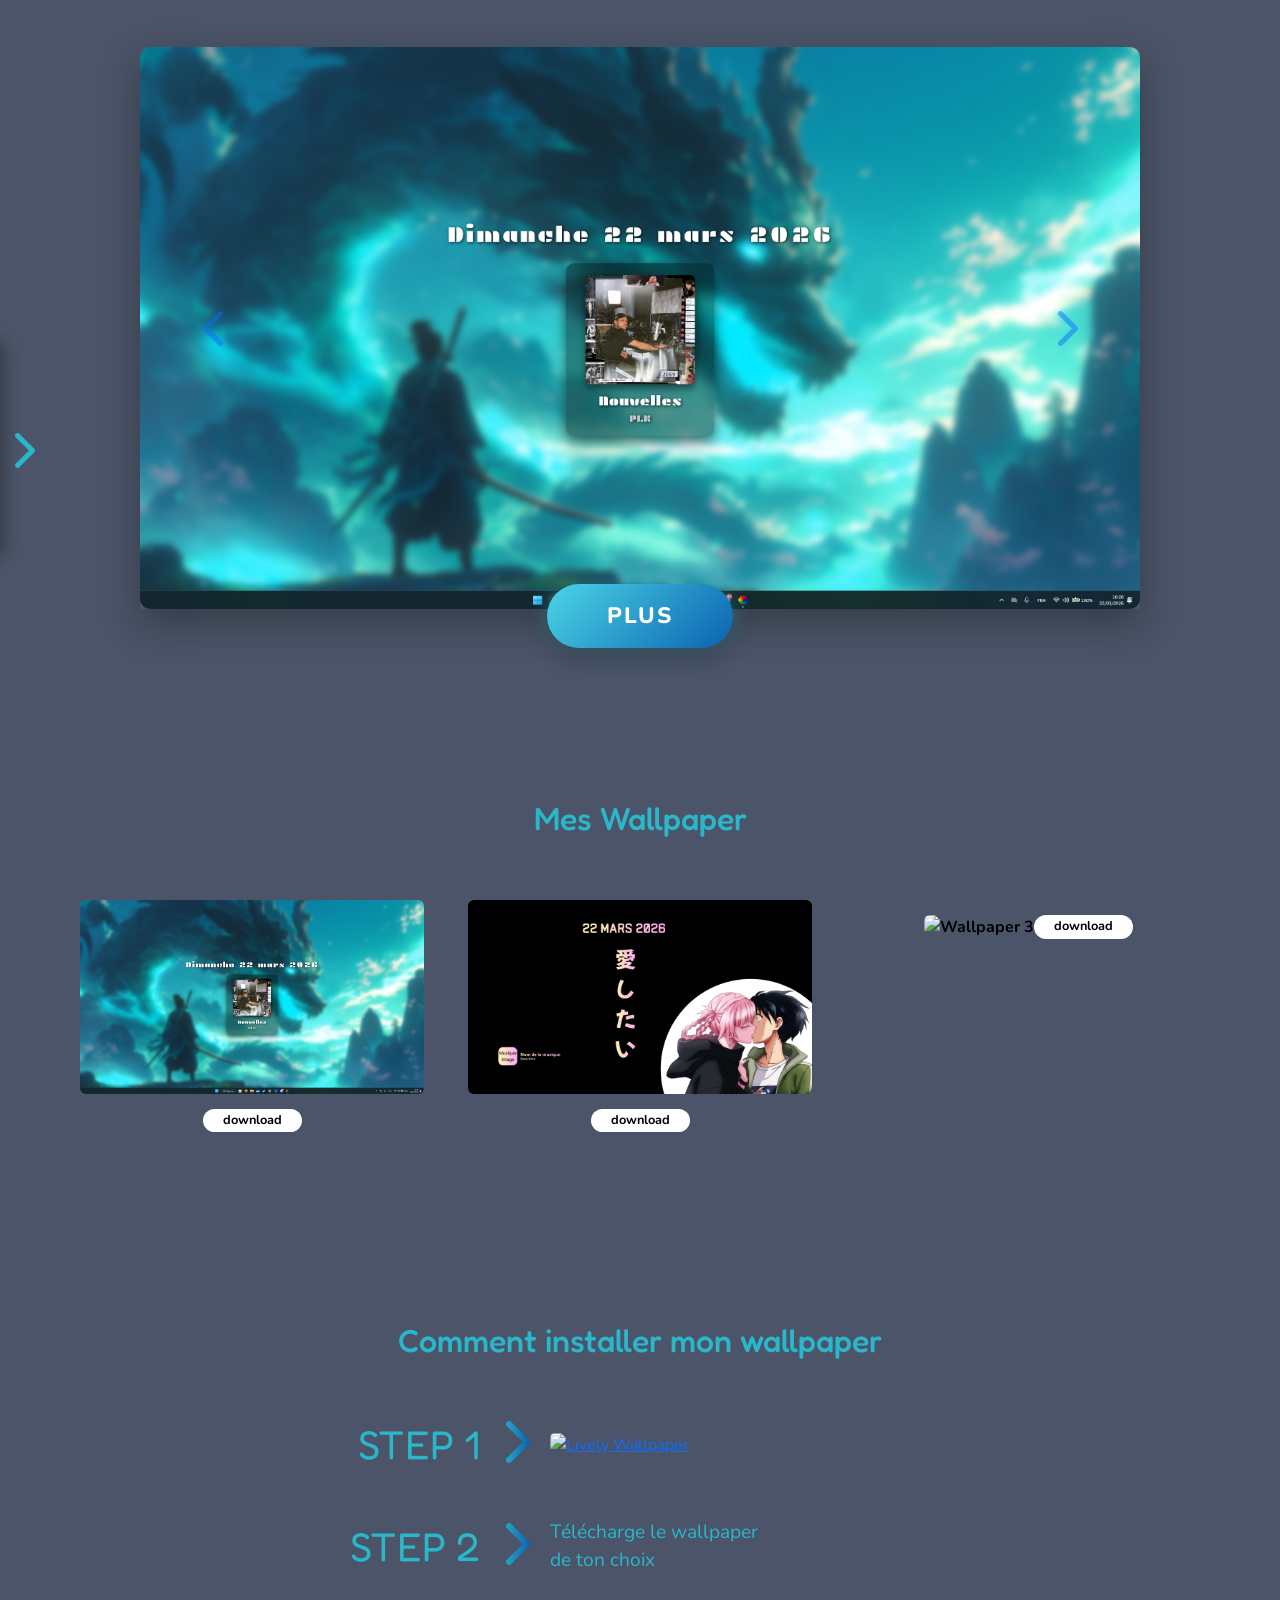
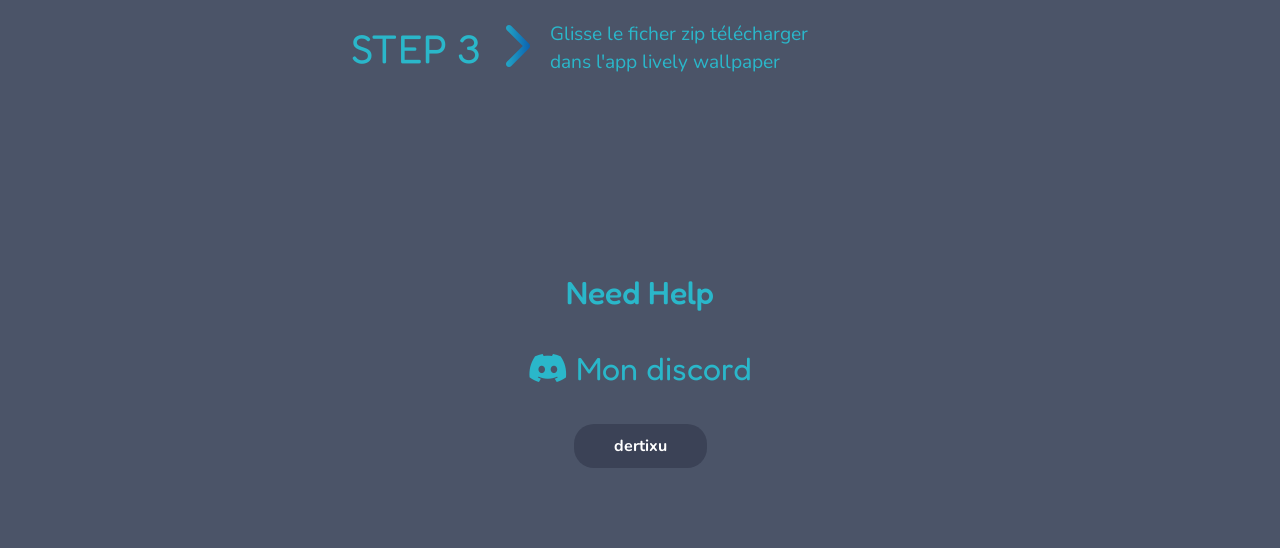
==== index.html @ 3b4e1d7f "Premiere Version du site wallpaper" ====
<!DOCTYPE html>
<html lang="fr">
<head>
    <meta charset="UTF-8">
    <meta name="viewport" content="width=device-width, initial-scale=1.0">
    <title>Mes Wallpapers</title>
    
    <link href="https://cdn.jsdelivr.net/npm/bootstrap@5.3.2/dist/css/bootstrap.min.css" rel="stylesheet">
    
    <link href="https://fonts.googleapis.com/css2?family=Fredoka:wght@500;600&family=Nunito:wght@400;700&display=swap" rel="stylesheet">
    
    <link rel="stylesheet" href="https://cdnjs.cloudflare.com/ajax/libs/font-awesome/6.4.2/css/all.min.css">

    <link rel="stylesheet" href="style.css">
</head>
<body>

    <div id="sideMenu" class="side-menu">
        <div class="menu-links">
            <a href="#wallpapers" class="menu-btn" onclick="toggleMenu()">Mes Wallpaper</a>
            <a href="#installation" class="menu-btn" onclick="toggleMenu()">Comment installer mon wallpaper</a>
            <a href="#help" class="menu-btn" onclick="toggleMenu()">Need help</a>
        </div>
        <div class="menu-toggle" onclick="toggleMenu()">
            <i class="fa-solid fa-chevron-right"></i>
        </div>
    </div>

    <section class="hero-section">
        <div id="mainCarousel" class="carousel slide carousel-container" data-bs-ride="carousel">
            <div class="carousel-inner">
                <div class="carousel-item active" data-bs-interval="4000"><div class="carousel-item-content"><img src="images/DragonWallpaper.png" alt="Wallpaper 1" class="img-fluid rounded"></div></div>
                <div class="carousel-item" data-bs-interval="4000"><div class="carousel-item-content"><img src="images/CallOfTheNight.png" alt="Wallpaper 2" class="img-fluid rounded"></div></div>
                <div class="carousel-item" data-bs-interval="4000"><div class="carousel-item-content"><img src="images/KanaArimaWallpaper.png"  alt="Wallpaper 3" class="img-fluid rounded"></div></div>
            </div>
            <button class="carousel-control-prev" type="button" data-bs-target="#mainCarousel" data-bs-slide="prev"><i class="fa-solid fa-chevron-left text-primary fs-1"></i></button>
            <button class="carousel-control-next" type="button" data-bs-target="#mainCarousel" data-bs-slide="next"><i class="fa-solid fa-chevron-right text-primary fs-1"></i></button>
        </div>
        <a href="#wallpapers" class="btn-plus">PLUS</a>
    </section>

    <section id="wallpapers" class="container section-spacing">
        <h2>Mes Wallpaper</h2>
        <div class="row row-cols-1 row-cols-md-3 g-4">
            <div class="col"><a href="https://kdrive.infomaniak.com/app/share/1260175/9a2b34a8-786c-406b-bcff-00608cab4ac5" target="_blank" class="wallpaper-card"><img src="images/DragonWallpaper.png" alt="Wallpaper 1" class="img-fluid rounded"><div class="btn-download">download</div></a></div>
            <div class="col"><a href="https://kdrive.infomaniak.com/app/share/1260175/7ae81020-b0d9-450a-af6b-df01ef56c821" target="_blank" class="wallpaper-card"><img src="images/CallOfTheNight.png" alt="Wallpaper 2" class="img-fluid rounded"><div class="btn-download">download</div></a></div>
            <div class="col"><a href="https://kdrive.infomaniak.com/app/share/1260175/62bc9de6-3a4c-4c1c-969b-bd1ee8883023" target="_blank" class="wallpaper-card"><img src="images/KanaArimaWallpaper.png"  alt="Wallpaper 3" class="img-fluid rounded"><div class="btn-download">download</div></a></div>
        </div>
    </section>

    <section id="installation" class="container section-spacing text-center">
        <h2>Comment installer mon wallpaper</h2>
        <div class="mt-5">
            <div class="step-row">
                <div class="step-text">STEP 1</div>
                <div class="step-arrow"><i class="fa-solid fa-chevron-right"></i></div>
                <div class="step-content">
                    <a href="https://apps.microsoft.com/detail/9ntm2qc6qws7?hl=fr-FR&gl=US" target="_blank">
                        <img src="https://store-images.s-microsoft.com/image/apps.4382.14081395781192770.8256e6d7-810d-452f-8a03-911cb7ee9df3.3dc31245-5384-4861-ba0d-ed2ebbaad660" alt="Lively Wallpaper" style="height: 80px; border-radius: 5px;">
                    </a>
                </div>
            </div>
            <div class="step-row"><div class="step-text">STEP 2</div><div class="step-arrow"><i class="fa-solid fa-chevron-right"></i></div><div class="step-content"><p class="step-desc">Télécharge le wallpaper<br>de ton choix</p></div></div>
            <div class="step-row"><div class="step-text">STEP 3</div><div class="step-arrow"><i class="fa-solid fa-chevron-right"></i></div><div class="step-content"><p class="step-desc">Glisse le ficher zip télécharger<br>dans l'app lively wallpaper</p></div></div>
        </div>
    </section>

    <section id="help" class="container section-spacing text-center">
        <h2>Need Help</h2>
        <div class="mt-4">
            <div class="discord-title mb-3"><i class="fa-brands fa-discord"></i> Mon discord</div>
            <button class="btn-discord" onclick="copyToClipboard()">dertixu</button>
            <div id="copyAlert" class="text-success mt-2" style="display: none;">Copié !</div>
        </div>
    </section>

    <script src="https://cdn.jsdelivr.net/npm/bootstrap@5.3.2/dist/js/bootstrap.bundle.min.js"></script>
    <script src="script.js"></script>
</body>
</html>
---- style.css ----
/* --- Styles globaux --- */
body {
    background-color: #4b5468;
    color: white;
    font-family: 'Nunito', sans-serif;
    scroll-behavior: smooth;
    overflow-x: hidden; /* Évite les barres de défilement horizontales */
}

h2 {
    font-family: 'Fredoka', sans-serif;
    color: #2ab7ca;
    text-align: center;
    margin-bottom: 2rem;
}

/* --- Menu Latéral "Flush" (Tout à gauche) --- */
.side-menu {
    position: fixed;
    top: 50%;
    left: 0;
    /* On cache tout le menu par défaut vers la gauche */
    transform: translateY(-50%) translateX(-100%); 
    z-index: 1050;
    transition: transform 0.4s cubic-bezier(0.25, 0.8, 0.25, 1);
    display: flex;
    align-items: center;
}

/* Quand on ajoute la classe .open, le menu revient à sa position 0 */
.side-menu.open {
    transform: translateY(-50%) translateX(0);
}

.menu-links {
    background-color: rgba(59, 66, 86, 0.98);
    padding: 30px 20px;
    border-radius: 0 15px 15px 0;
    display: flex;
    flex-direction: column;
    gap: 15px;
    box-shadow: 5px 0 15px rgba(0,0,0,0.3);
    border: 1px solid rgba(255,255,255,0.1);
}

.menu-btn {
    background-color: #446077;
    color: #88d4e0;
    border-radius: 20px;
    padding: 10px 25px;
    text-decoration: none;
    font-size: 0.95rem;
    text-align: center;
    white-space: nowrap;
    transition: all 0.2s;
    font-weight: bold;
}

.menu-btn:hover {
    background-color: #2ab7ca;
    color: #fff;
}

/* Le bouton flèche (Toggle) */
.menu-toggle {
    position: absolute;
    left: 100%; /* Place le bouton juste après la fin du menu caché */
    cursor: pointer;
    font-size: 2.5rem;
    color: #2ab7ca;
    padding: 10px;
    display: flex;
    align-items: center;
    justify-content: center;
    transition: transform 0.4s ease;
}

/* Rotation de la flèche quand c'est ouvert */
.side-menu.open .menu-toggle i {
    transform: rotate(180deg);
}

/* --- Section Carrousel --- */
.hero-section {
    min-height: 80vh;
    display: flex;
    flex-direction: column;
    align-items: center;
    justify-content: center;
}

.carousel-container {
    width: 90%;
    max-width: 1000px;
    text-align: center;
    color: black;
    box-shadow: 0 15px 35px rgba(0,0,0,0.3);
}

.carousel-item-content { 
    width: 100%; 
    display: flex; 
    align-items: center; 
    justify-content: center; 
    border-radius: 10px;
    overflow: hidden;
}

/* Style des images pour éviter le crop */
.carousel-item-content img {
    width: 100%;
    height: auto;
    max-height: 65vh;
    object-fit: contain;
    border-radius: 8px;
}

.carousel-item h2 { color: black; font-size: 3rem; margin: 0; }

/* --- Bouton PLUS Moderne --- */
.btn-plus {
    background: linear-gradient(135deg, #4bd5e7, #0b62b1);
    color: white;
    border: none;
    border-radius: 50px;
    padding: 15px 60px;
    font-weight: 800;
    font-size: 1.4rem;
    letter-spacing: 2px;
    text-transform: uppercase;
    transform: translateY(-25px);
    box-shadow: 0 10px 20px rgba(0,0,0,0.3), 0 0 20px rgba(75, 213, 231, 0.4);
    text-decoration: none;
    transition: all 0.3s ease;
    position: relative;
    z-index: 10;
}

.btn-plus:hover {
    color: white;
    transform: translateY(-30px) scale(1.05);
    box-shadow: 0 15px 25px rgba(0,0,0,0.4), 0 0 30px rgba(75, 213, 231, 0.7);
}

/* --- Section Wallpapers --- */
.section-spacing { padding: 80px 0; }

.wallpaper-card {

    border-radius: 10px;
    padding: 30px 10px;
    text-align: center;
    text-decoration: none;
    color: black;
    display: block;
    transition: transform 0.2s;
    height: 100%;
    font-weight: bold;
}

.wallpaper-card:hover { transform: scale(1.05); color: black; }

.btn-download {
    background-color: white;
    color: black;
    border-radius: 15px;
    padding: 2px 20px;
    font-size: 0.8rem;
    margin-top: 15px;
    display: inline-block;
}

/* --- Section Installation --- */
.step-row { display: flex; align-items: center; justify-content: center; gap: 20px; margin-bottom: 30px; }
.step-text { font-family: 'Fredoka', sans-serif; color: #2ab7ca; font-size: 2.5rem; width: 150px; text-align: right; }
.step-arrow { color: #2ab7ca; font-size: 3rem; background: -webkit-linear-gradient(left, #2ab7ca, #0b62b1); -webkit-background-clip: text; -webkit-text-fill-color: transparent; }
.step-content { width: 400px; text-align: left; }
.step-desc { color: #2ab7ca; font-size: 1.2rem; margin: 0; }

/* --- Section Help --- */
.discord-title { color: #2ab7ca; font-family: 'Fredoka', sans-serif; font-size: 2rem; }
.btn-discord { background-color: #3b4256; color: white; border: none; border-radius: 20px; padding: 10px 40px; font-weight: bold; margin-top: 15px; }
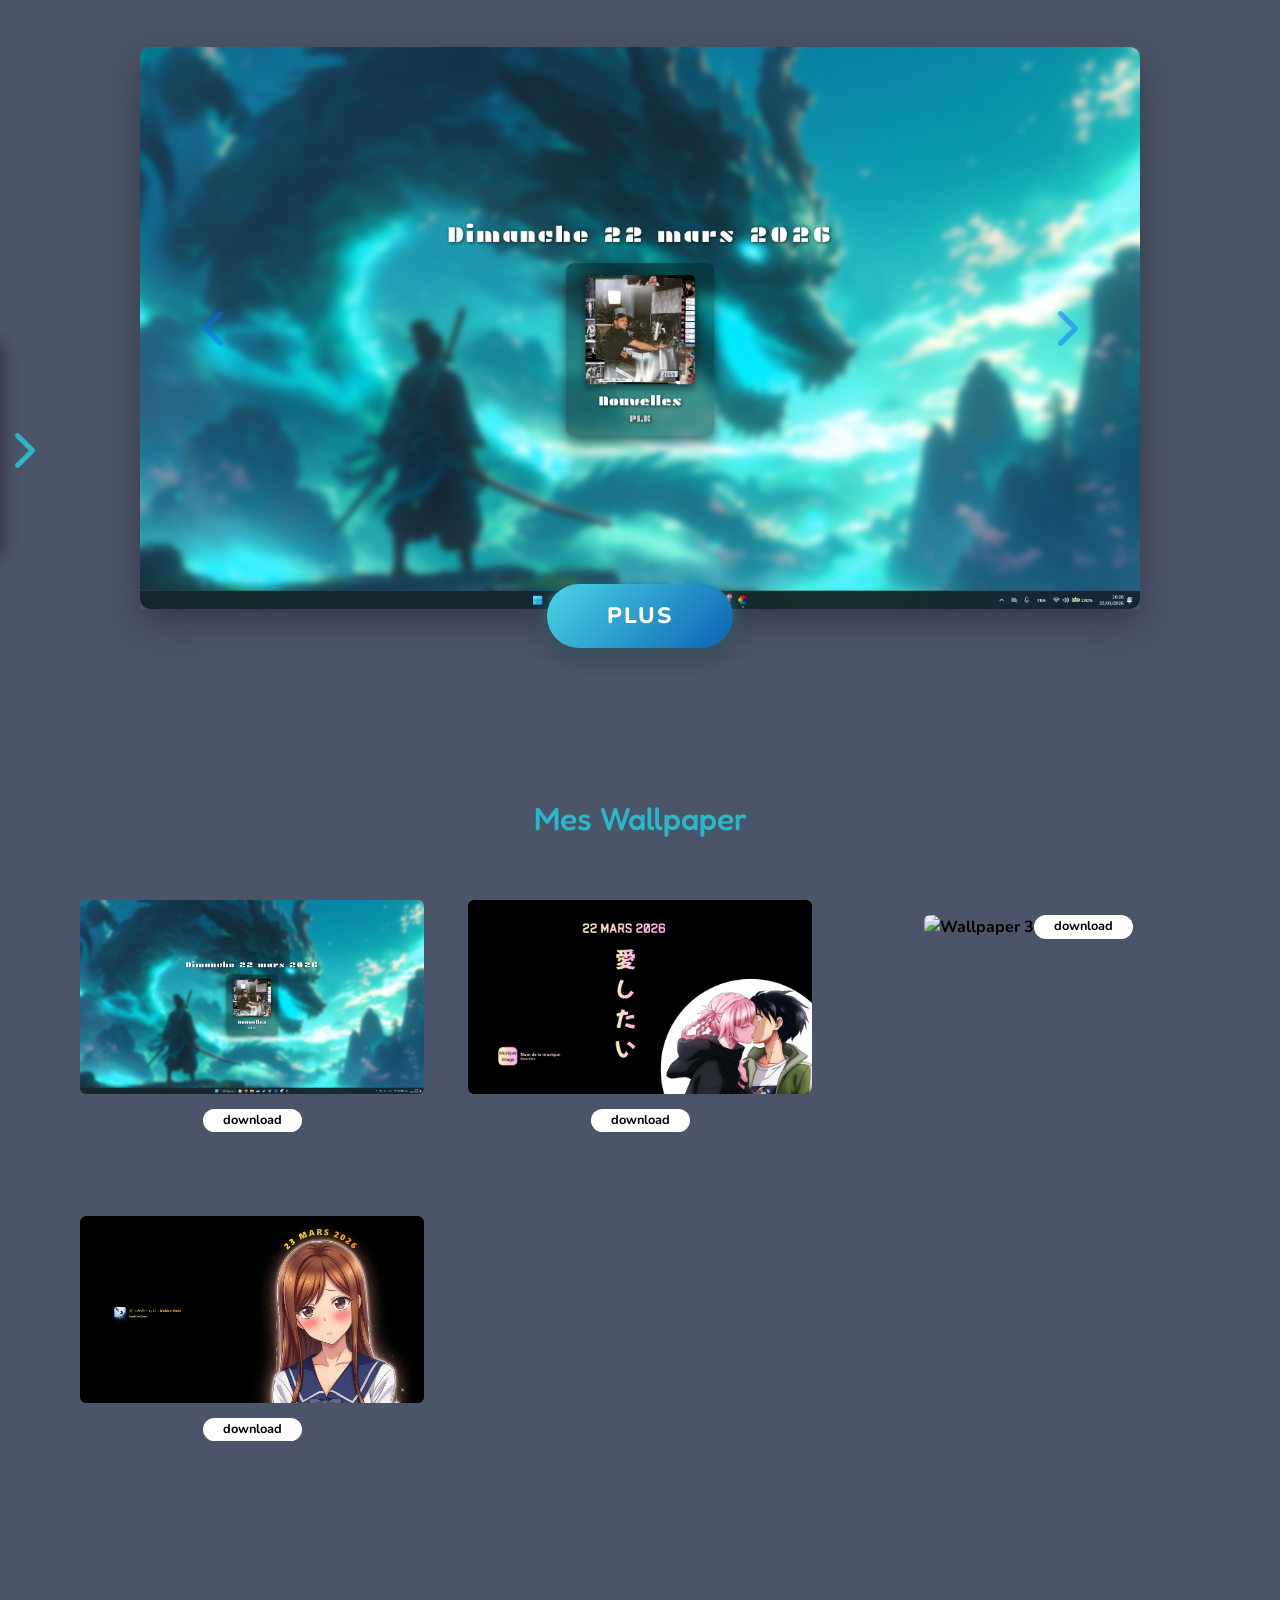
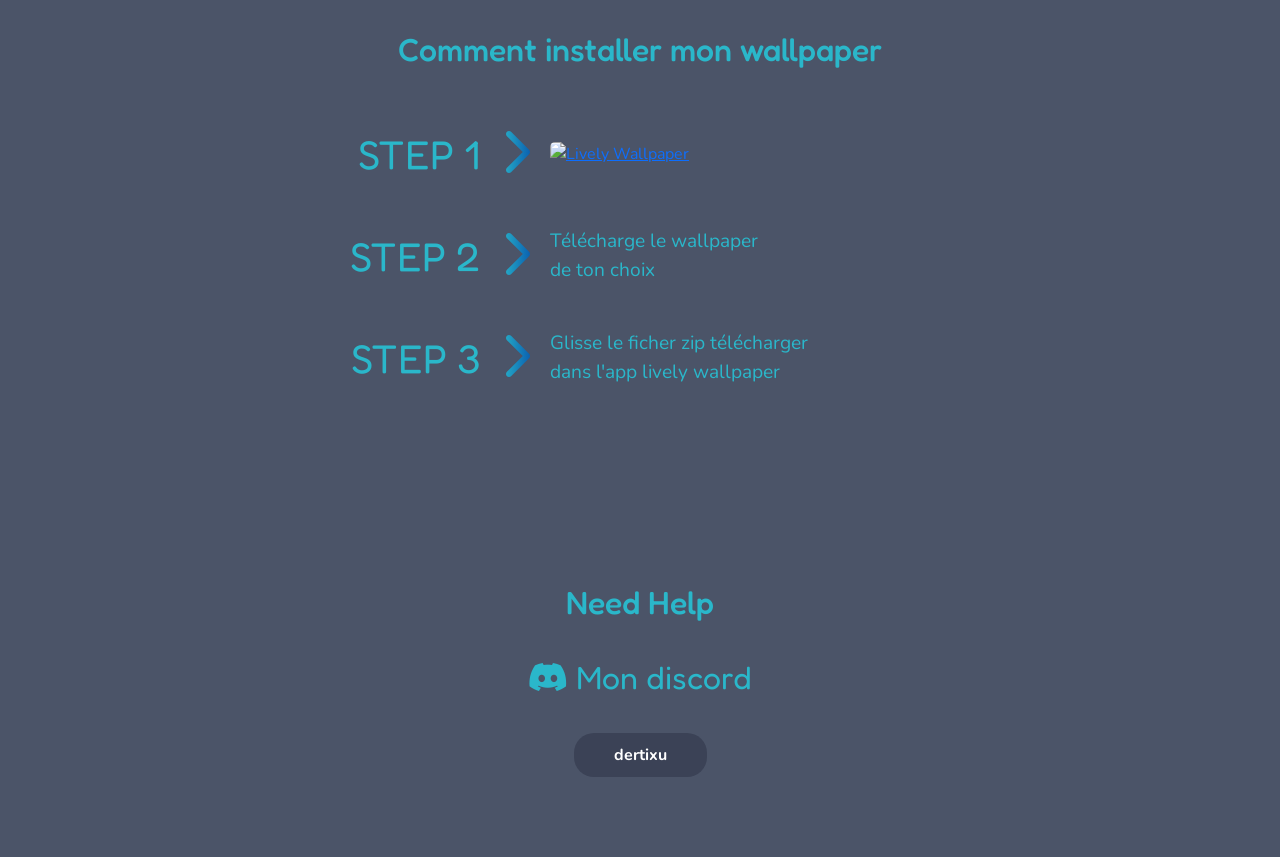
==== commit 4e7d04b3: "Commit 3 Add AyameWallpaper" ====
--- a/index.html
+++ b/index.html
@@ -32,6 +32,7 @@
                 <div class="carousel-item active" data-bs-interval="4000"><div class="carousel-item-content"><img src="images/DragonWallpaper.png" alt="Wallpaper 1" class="img-fluid rounded"></div></div>
                 <div class="carousel-item" data-bs-interval="4000"><div class="carousel-item-content"><img src="images/CallOfTheNight.png" alt="Wallpaper 2" class="img-fluid rounded"></div></div>
                 <div class="carousel-item" data-bs-interval="4000"><div class="carousel-item-content"><img src="images/KanaArimaWallpaper.png"  alt="Wallpaper 3" class="img-fluid rounded"></div></div>
+                <div class="carousel-item" data-bs-interval="4000"><div class="carousel-item-content"><img src="images/AyameWallpaper.png"  alt="Wallpaper 4" class="img-fluid rounded"></div></div>
             </div>
             <button class="carousel-control-prev" type="button" data-bs-target="#mainCarousel" data-bs-slide="prev"><i class="fa-solid fa-chevron-left text-primary fs-1"></i></button>
             <button class="carousel-control-next" type="button" data-bs-target="#mainCarousel" data-bs-slide="next"><i class="fa-solid fa-chevron-right text-primary fs-1"></i></button>
@@ -45,6 +46,7 @@
             <div class="col"><a href="https://kdrive.infomaniak.com/app/share/1260175/9a2b34a8-786c-406b-bcff-00608cab4ac5" target="_blank" class="wallpaper-card"><img src="images/DragonWallpaper.png" alt="Wallpaper 1" class="img-fluid rounded"><div class="btn-download">download</div></a></div>
             <div class="col"><a href="https://kdrive.infomaniak.com/app/share/1260175/7ae81020-b0d9-450a-af6b-df01ef56c821" target="_blank" class="wallpaper-card"><img src="images/CallOfTheNight.png" alt="Wallpaper 2" class="img-fluid rounded"><div class="btn-download">download</div></a></div>
             <div class="col"><a href="https://kdrive.infomaniak.com/app/share/1260175/62bc9de6-3a4c-4c1c-969b-bd1ee8883023" target="_blank" class="wallpaper-card"><img src="images/KanaArimaWallpaper.png"  alt="Wallpaper 3" class="img-fluid rounded"><div class="btn-download">download</div></a></div>
+            <div class="col"><a href="https://kdrive.infomaniak.com/app/share/1260175/62bc9de6-3a4c-4c1c-969b-bd1ee8883023" target="_blank" class="wallpaper-card"><img src="images/AyameWallpaper.png"  alt="Wallpaper 4" class="img-fluid rounded"><div class="btn-download">download</div></a></div>
         </div>
     </section>
 
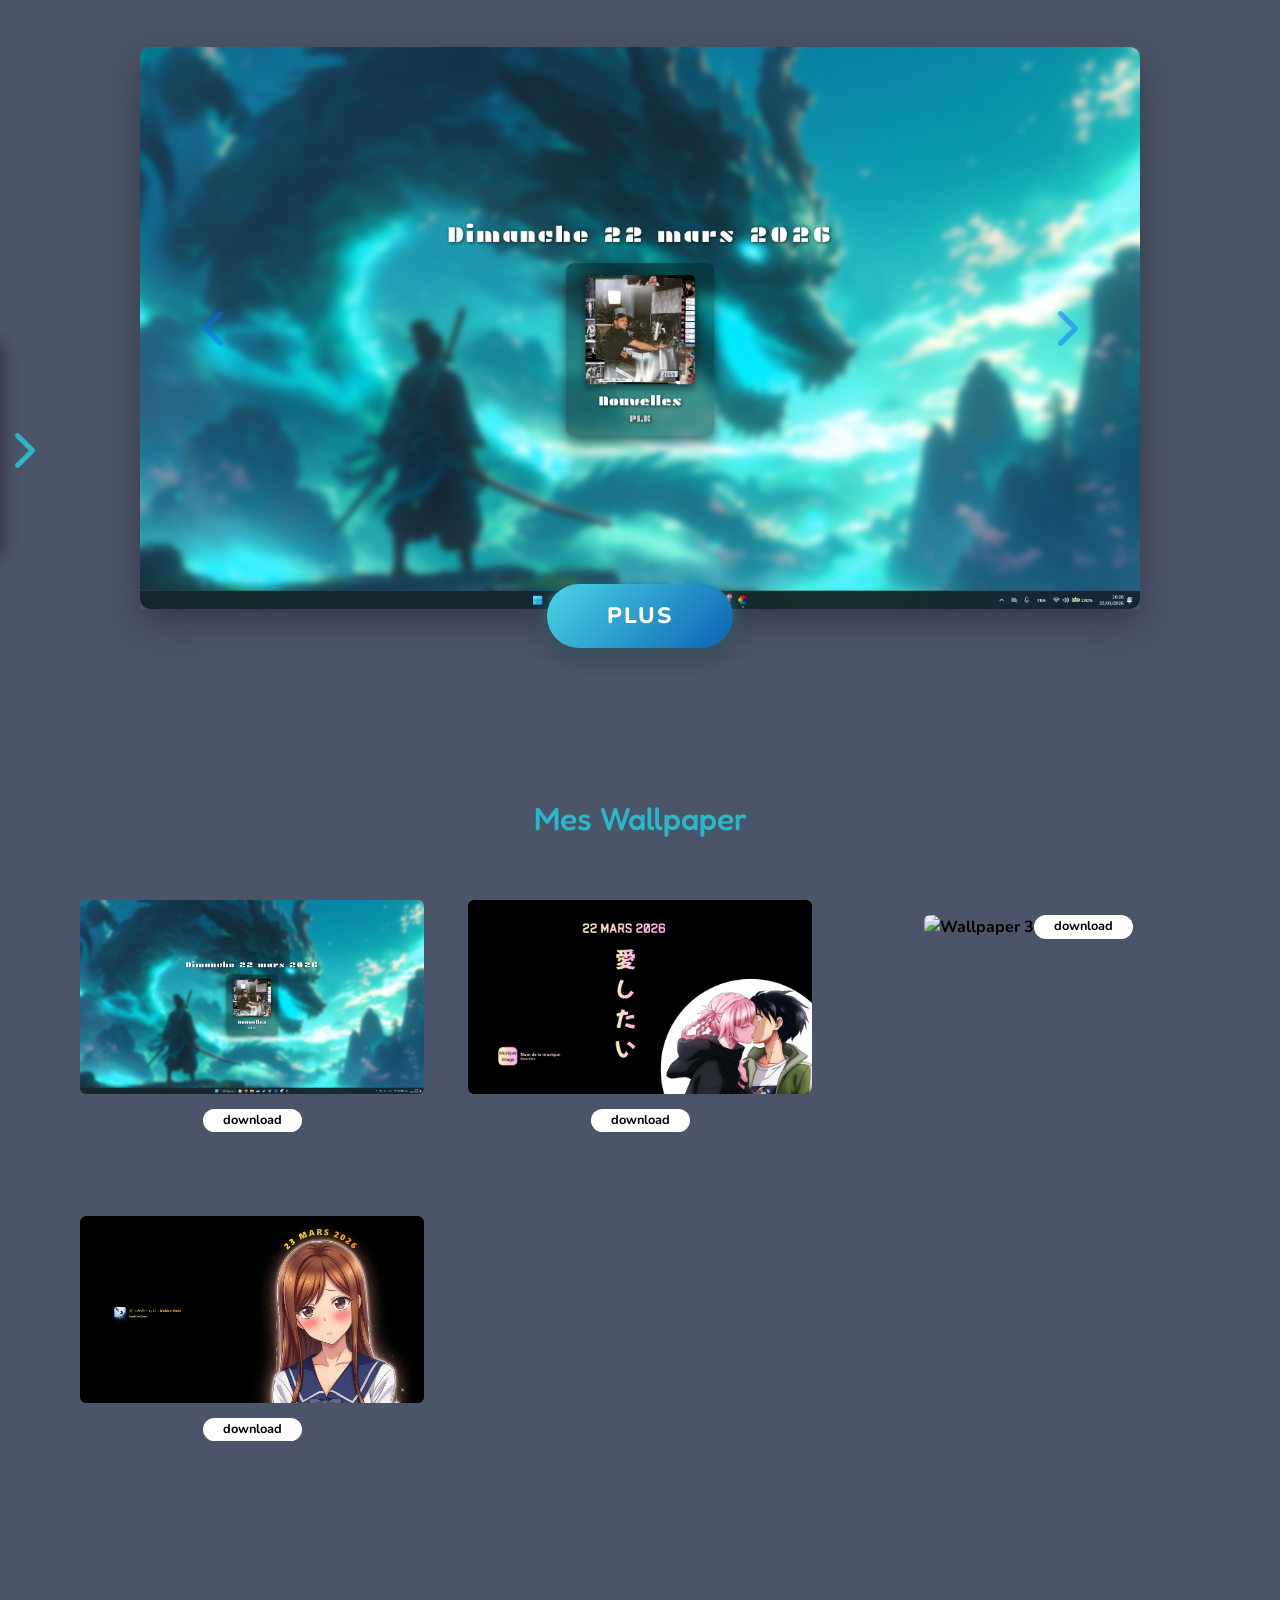
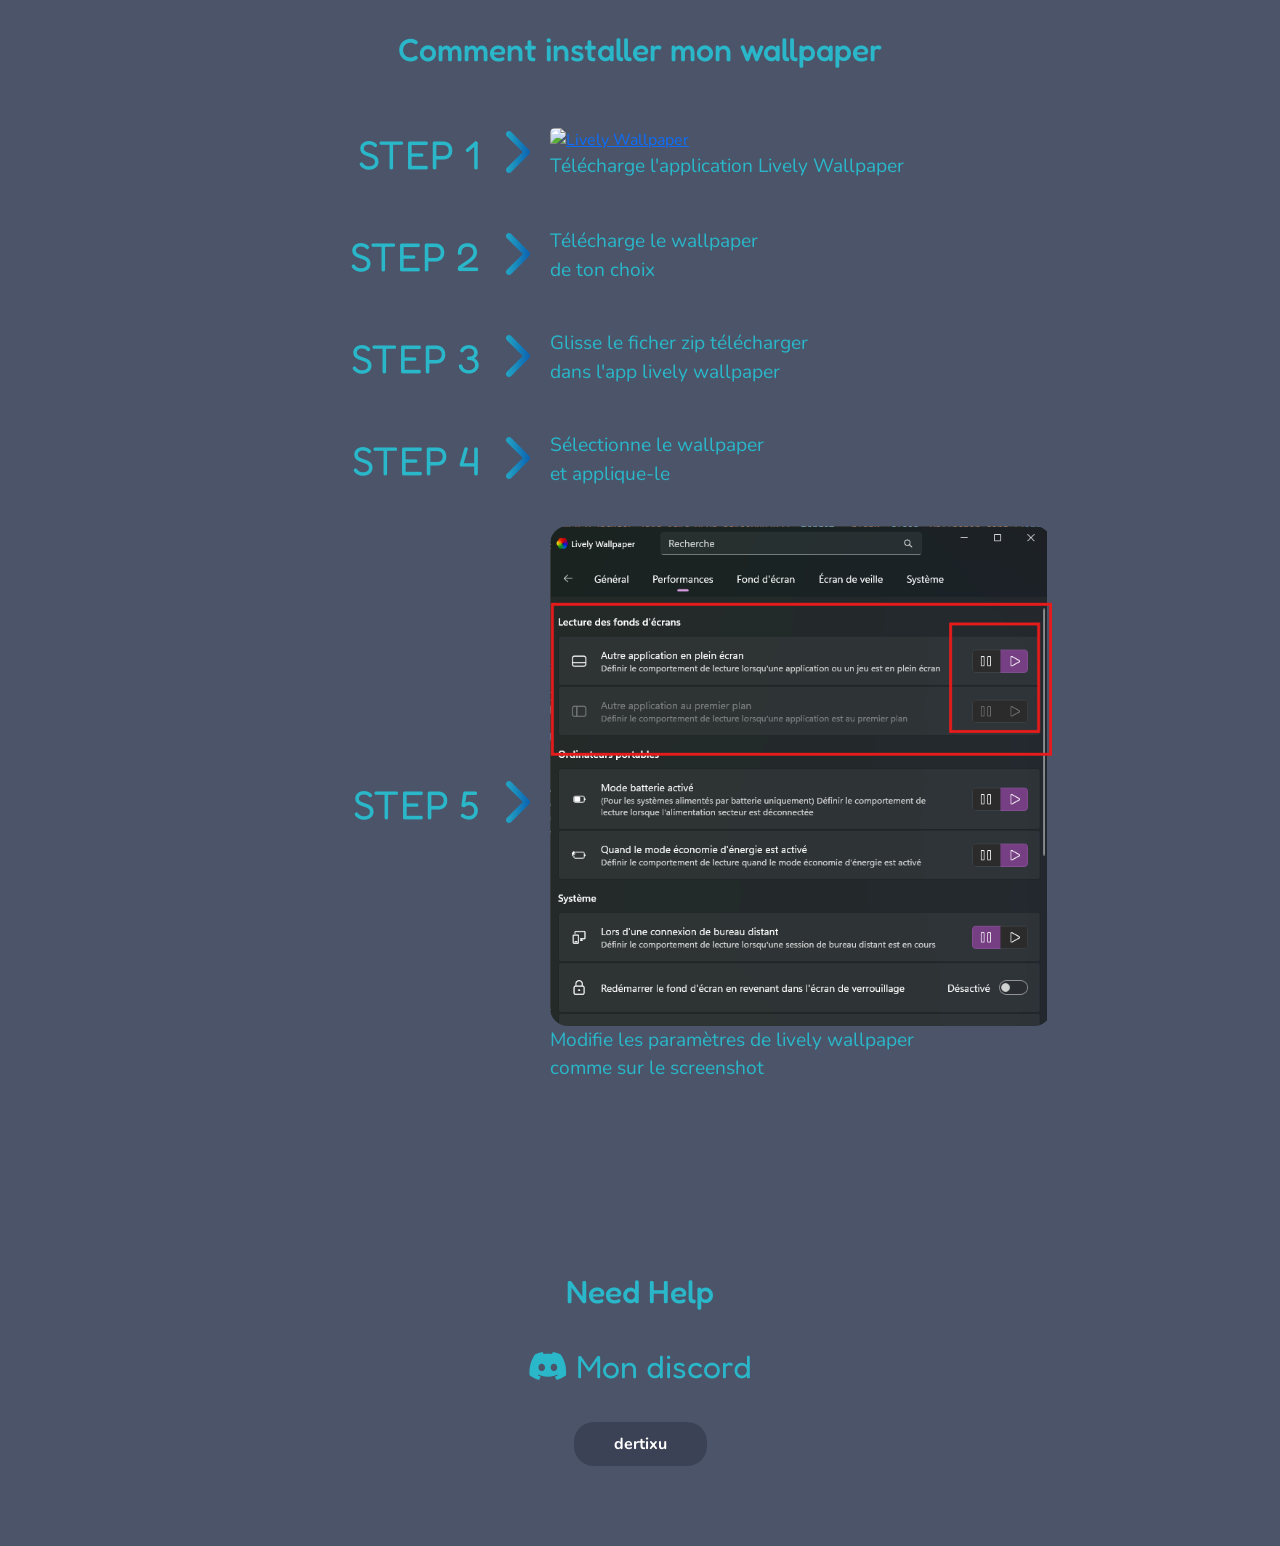
==== commit 07128c58: "commit 4 add STEP" ====
--- a/index.html
+++ b/index.html
@@ -46,7 +46,7 @@
             <div class="col"><a href="https://kdrive.infomaniak.com/app/share/1260175/9a2b34a8-786c-406b-bcff-00608cab4ac5" target="_blank" class="wallpaper-card"><img src="images/DragonWallpaper.png" alt="Wallpaper 1" class="img-fluid rounded"><div class="btn-download">download</div></a></div>
             <div class="col"><a href="https://kdrive.infomaniak.com/app/share/1260175/7ae81020-b0d9-450a-af6b-df01ef56c821" target="_blank" class="wallpaper-card"><img src="images/CallOfTheNight.png" alt="Wallpaper 2" class="img-fluid rounded"><div class="btn-download">download</div></a></div>
             <div class="col"><a href="https://kdrive.infomaniak.com/app/share/1260175/62bc9de6-3a4c-4c1c-969b-bd1ee8883023" target="_blank" class="wallpaper-card"><img src="images/KanaArimaWallpaper.png"  alt="Wallpaper 3" class="img-fluid rounded"><div class="btn-download">download</div></a></div>
-            <div class="col"><a href="https://kdrive.infomaniak.com/app/share/1260175/62bc9de6-3a4c-4c1c-969b-bd1ee8883023" target="_blank" class="wallpaper-card"><img src="images/AyameWallpaper.png"  alt="Wallpaper 4" class="img-fluid rounded"><div class="btn-download">download</div></a></div>
+            <div class="col"><a href="https://kdrive.infomaniak.com/app/share/1260175/fc698fc0-6ad2-499b-b5c2-689f4a25948c" target="_blank" class="wallpaper-card"><img src="images/AyameWallpaper.png"  alt="Wallpaper 4" class="img-fluid rounded"><div class="btn-download">download</div></a></div>
         </div>
     </section>
 
@@ -57,15 +57,25 @@
                 <div class="step-text">STEP 1</div>
                 <div class="step-arrow"><i class="fa-solid fa-chevron-right"></i></div>
                 <div class="step-content">
-                    <a href="https://apps.microsoft.com/detail/9ntm2qc6qws7?hl=fr-FR&gl=US" target="_blank">
-                        <img src="https://store-images.s-microsoft.com/image/apps.4382.14081395781192770.8256e6d7-810d-452f-8a03-911cb7ee9df3.3dc31245-5384-4861-ba0d-ed2ebbaad660" alt="Lively Wallpaper" style="height: 80px; border-radius: 5px;">
+                    <a href="https://apps.microsoft.com/detail/9ntm2qc6qws7?hl=fr-FR&gl=US" target="_blank"> 
+                        <img src="https://store-images.s-microsoft.com/image/apps.4720.14416131676512756.84314783-1c86-4403-b991-2e1da8525703.bf78340f-7059-4641-8d3f-8a7f740be8c0?h=115" alt="Lively Wallpaper" style="height: 80px; border-radius: 5px;">
                     </a>
+                    <p class="step-desc">Télécharge l'application Lively Wallpaper </p>
+                    
                 </div>
             </div>
             <div class="step-row"><div class="step-text">STEP 2</div><div class="step-arrow"><i class="fa-solid fa-chevron-right"></i></div><div class="step-content"><p class="step-desc">Télécharge le wallpaper<br>de ton choix</p></div></div>
             <div class="step-row"><div class="step-text">STEP 3</div><div class="step-arrow"><i class="fa-solid fa-chevron-right"></i></div><div class="step-content"><p class="step-desc">Glisse le ficher zip télécharger<br>dans l'app lively wallpaper</p></div></div>
+            <div class="step-row"><div class="step-text">STEP 4</div><div class="step-arrow"><i class="fa-solid fa-chevron-right"></i></div><div class="step-content"><p class="step-desc"> Sélectionne le wallpaper<br>et applique-le</p></div></div>
+            <div class="step-row"><div class="step-text">STEP 5</div><div class="step-arrow"><i class="fa-solid fa-chevron-right"></i></div><div class="step-content"><p class="step-desc">
+            <img src="images/capture.png" alt="Wallpaper" style="height: 500px; border-radius: 18px;">                Modifie les paramètres de lively wallpaper comme sur le screenshot
+            </p></div></div>
+            
+            
+            
         </div>
     </section>
+
 
     <section id="help" class="container section-spacing text-center">
         <h2>Need Help</h2>
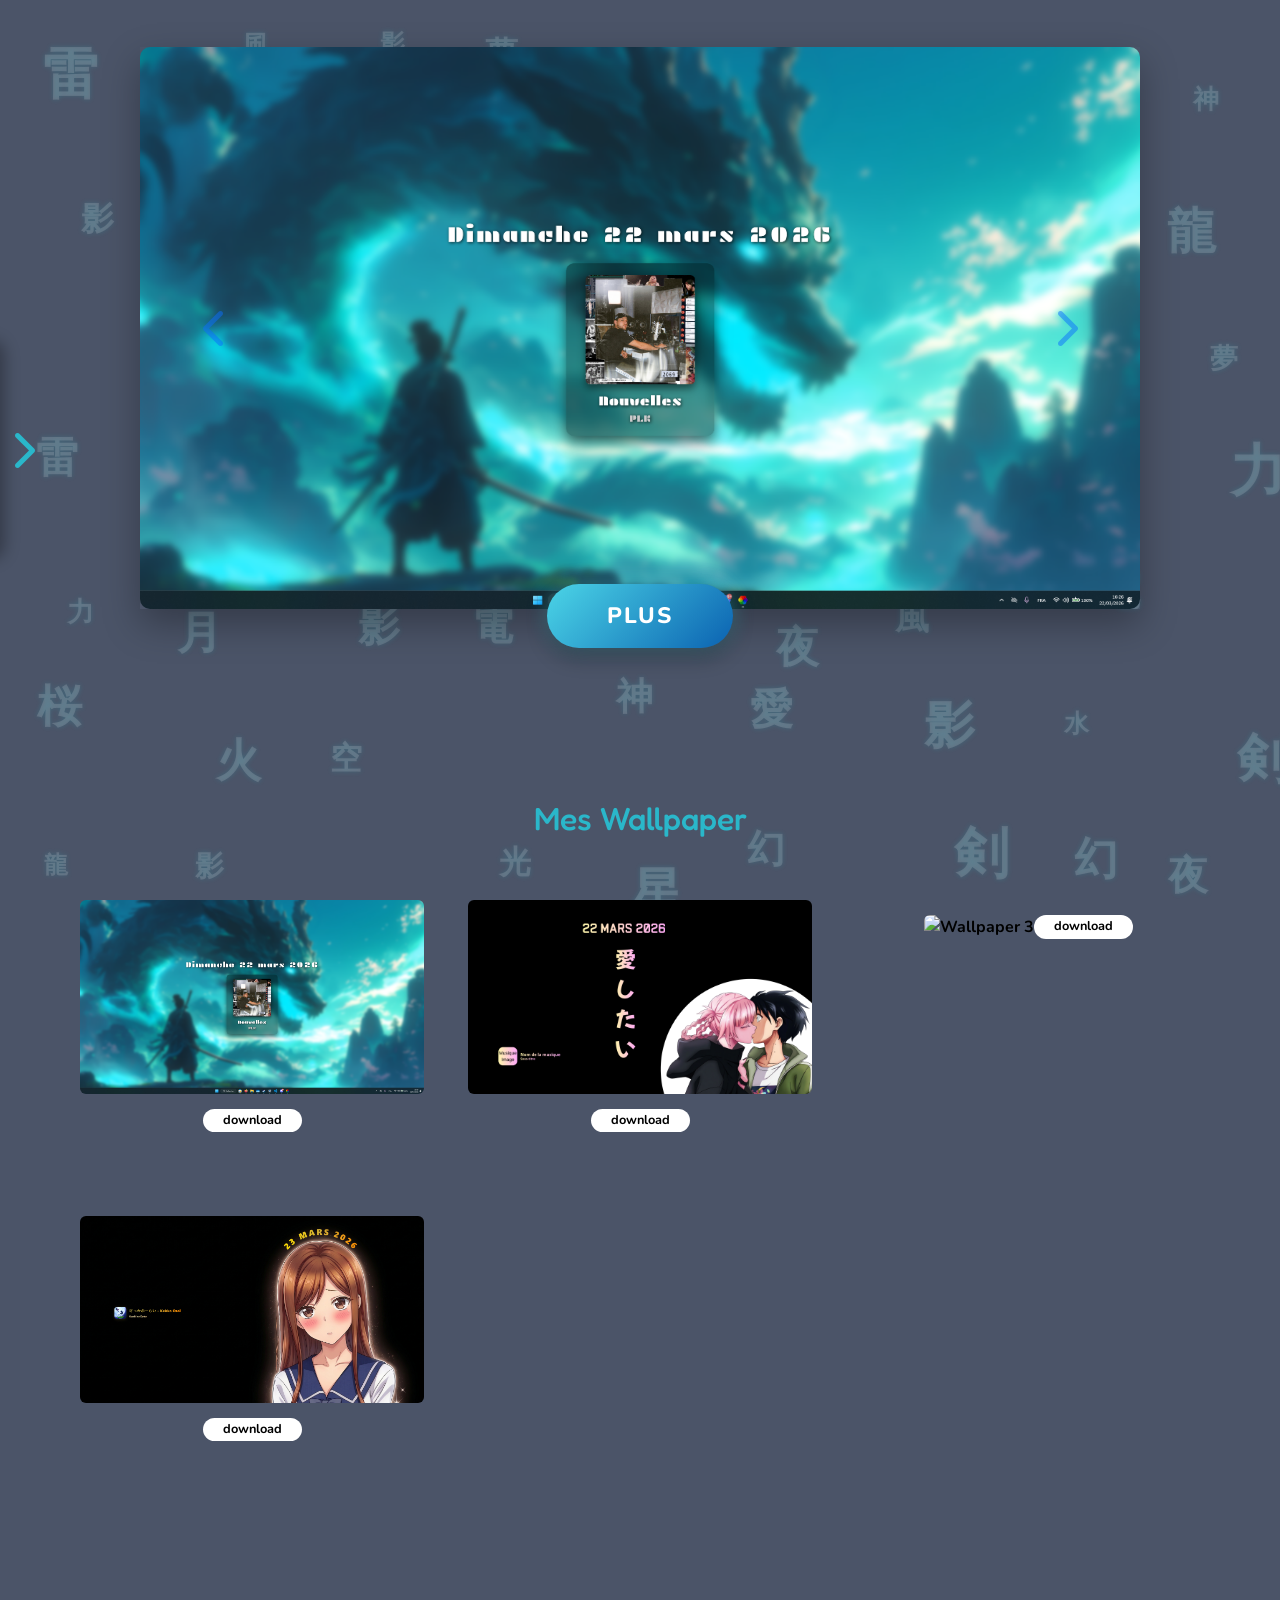
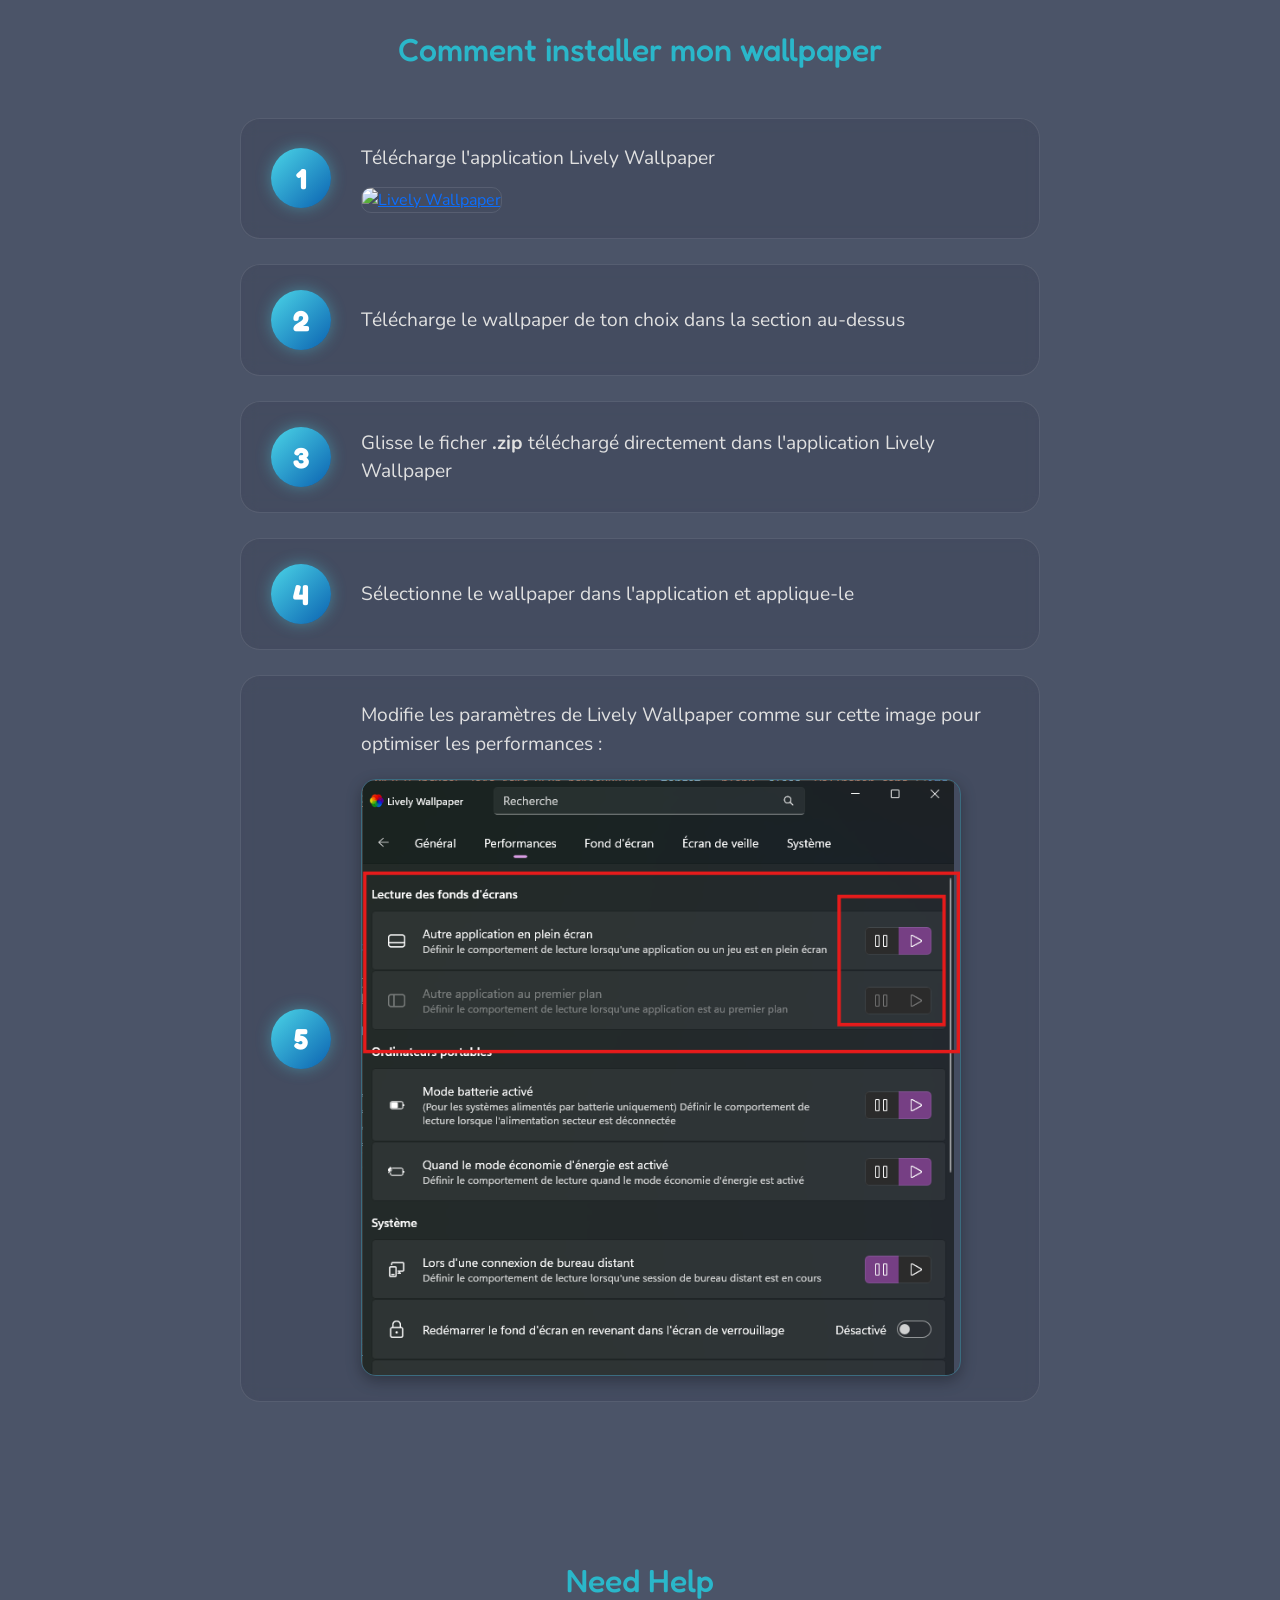
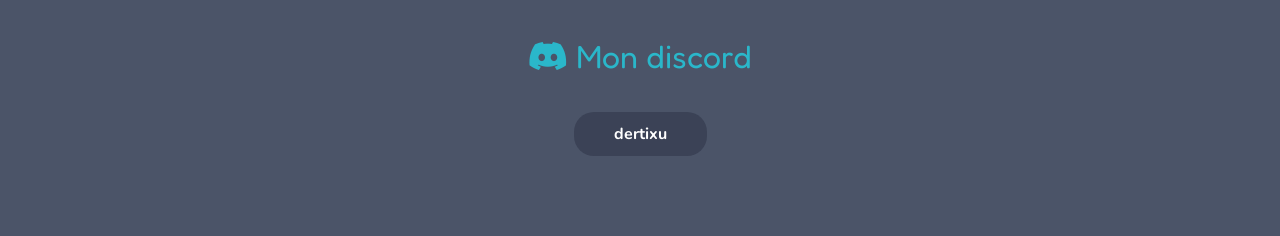
==== commit f91e43ca: "Commit 5 Amélioration de L UX" ====
--- a/index.html
+++ b/index.html
@@ -50,29 +50,48 @@
         </div>
     </section>
 
-    <section id="installation" class="container section-spacing text-center">
+<section id="installation" class="container section-spacing text-center">
         <h2>Comment installer mon wallpaper</h2>
-        <div class="mt-5">
-            <div class="step-row">
-                <div class="step-text">STEP 1</div>
-                <div class="step-arrow"><i class="fa-solid fa-chevron-right"></i></div>
-                <div class="step-content">
+        
+        <div class="installation-timeline mt-5">
+            <div class="modern-step-card">
+                <div class="step-badge">1</div>
+                <div class="step-info">
+                    <p class="step-desc">Télécharge l'application Lively Wallpaper</p>
                     <a href="https://apps.microsoft.com/detail/9ntm2qc6qws7?hl=fr-FR&gl=US" target="_blank"> 
-                        <img src="https://store-images.s-microsoft.com/image/apps.4720.14416131676512756.84314783-1c86-4403-b991-2e1da8525703.bf78340f-7059-4641-8d3f-8a7f740be8c0?h=115" alt="Lively Wallpaper" style="height: 80px; border-radius: 5px;">
+                        <img src="https://store-images.s-microsoft.com/image/apps.4720.14416131676512756.84314783-1c86-4403-b991-2e1da8525703.bf78340f-7059-4641-8d3f-8a7f740be8c0?h=115" alt="Lively Wallpaper" class="step-img-small">
                     </a>
-                    <p class="step-desc">Télécharge l'application Lively Wallpaper </p>
-                    
                 </div>
             </div>
-            <div class="step-row"><div class="step-text">STEP 2</div><div class="step-arrow"><i class="fa-solid fa-chevron-right"></i></div><div class="step-content"><p class="step-desc">Télécharge le wallpaper<br>de ton choix</p></div></div>
-            <div class="step-row"><div class="step-text">STEP 3</div><div class="step-arrow"><i class="fa-solid fa-chevron-right"></i></div><div class="step-content"><p class="step-desc">Glisse le ficher zip télécharger<br>dans l'app lively wallpaper</p></div></div>
-            <div class="step-row"><div class="step-text">STEP 4</div><div class="step-arrow"><i class="fa-solid fa-chevron-right"></i></div><div class="step-content"><p class="step-desc"> Sélectionne le wallpaper<br>et applique-le</p></div></div>
-            <div class="step-row"><div class="step-text">STEP 5</div><div class="step-arrow"><i class="fa-solid fa-chevron-right"></i></div><div class="step-content"><p class="step-desc">
-            <img src="images/capture.png" alt="Wallpaper" style="height: 500px; border-radius: 18px;">                Modifie les paramètres de lively wallpaper comme sur le screenshot
-            </p></div></div>
-            
-            
-            
+
+            <div class="modern-step-card">
+                <div class="step-badge">2</div>
+                <div class="step-info">
+                    <p class="step-desc">Télécharge le wallpaper de ton choix dans la section au-dessus</p>
+                </div>
+            </div>
+
+            <div class="modern-step-card">
+                <div class="step-badge">3</div>
+                <div class="step-info">
+                    <p class="step-desc">Glisse le ficher <strong>.zip</strong> téléchargé directement dans l'application Lively Wallpaper</p>
+                </div>
+            </div>
+
+            <div class="modern-step-card">
+                <div class="step-badge">4</div>
+                <div class="step-info">
+                    <p class="step-desc">Sélectionne le wallpaper dans l'application et applique-le</p>
+                </div>
+            </div>
+
+            <div class="modern-step-card">
+                <div class="step-badge">5</div>
+                <div class="step-info">
+                    <p class="step-desc">Modifie les paramètres de Lively Wallpaper comme sur cette image pour optimiser les performances :</p>
+                    <img src="images/capture.png" alt="Réglages Lively Wallpaper" class="step-img-large">
+                </div>
+            </div>
         </div>
     </section>
 
--- a/style.css
+++ b/style.css
@@ -170,13 +170,130 @@
     display: inline-block;
 }
 
-/* --- Section Installation --- */
-.step-row { display: flex; align-items: center; justify-content: center; gap: 20px; margin-bottom: 30px; }
-.step-text { font-family: 'Fredoka', sans-serif; color: #2ab7ca; font-size: 2.5rem; width: 150px; text-align: right; }
-.step-arrow { color: #2ab7ca; font-size: 3rem; background: -webkit-linear-gradient(left, #2ab7ca, #0b62b1); -webkit-background-clip: text; -webkit-text-fill-color: transparent; }
-.step-content { width: 400px; text-align: left; }
-.step-desc { color: #2ab7ca; font-size: 1.2rem; margin: 0; }
+/* --- Section Installation (Design Moderne Glassmorphism) --- */
+.installation-timeline {
+    display: flex;
+    flex-direction: column;
+    gap: 25px; /* Espace entre chaque carte */
+    max-width: 800px;
+    margin: 0 auto; /* Centre les cartes sur la page */
+}
+
+.modern-step-card {
+    background: rgba(59, 66, 86, 0.4); /* Fond semi-transparent */
+    backdrop-filter: blur(8px); /* Floute l'arrière-plan (effet verre) */
+    border: 1px solid rgba(255, 255, 255, 0.1); /* Bordure très fine et claire */
+    border-radius: 20px;
+    padding: 25px 30px;
+    display: flex;
+    align-items: center;
+    gap: 30px;
+    text-align: left;
+    transition: transform 0.3s ease, box-shadow 0.3s ease, border 0.3s ease;
+}
+
+/* Effet d'illumination au survol de la carte */
+.modern-step-card:hover {
+    transform: translateY(-5px);
+    box-shadow: 0 10px 30px rgba(42, 183, 202, 0.2);
+    border: 1px solid rgba(42, 183, 202, 0.4);
+}
+
+.step-badge {
+    background: linear-gradient(135deg, #4bd5e7, #0b62b1);
+    color: white;
+    font-family: 'Fredoka', sans-serif;
+    font-size: 1.8rem;
+    font-weight: bold;
+    width: 60px;
+    height: 60px;
+    display: flex;
+    align-items: center;
+    justify-content: center;
+    border-radius: 50%;
+    flex-shrink: 0; /* Empêche le cercle de s'écraser */
+    box-shadow: 0 0 15px rgba(75, 213, 231, 0.4); /* Lueur autour du numéro */
+}
+
+.step-info {
+    flex-grow: 1;
+}
+
+.step-desc {
+    color: #e0e0e0; /* Gris très clair, plus lisible que le cyan intégral */
+    font-size: 1.2rem;
+    margin: 0;
+    line-height: 1.5;
+}
+
+.step-img-small {
+    height: 70px;
+    border-radius: 10px;
+    margin-top: 15px;
+    transition: transform 0.2s;
+    border: 1px solid rgba(255, 255, 255, 0.1);
+}
+
+.step-img-small:hover {
+    transform: scale(1.05);
+}
+
+.step-img-large {
+    width: 100%;
+    max-width: 600px; /* Limite la largeur de la grande capture */
+    border-radius: 15px;
+    margin-top: 20px;
+    border: 1px solid rgba(42, 183, 202, 0.3);
+    box-shadow: 0 5px 15px rgba(0, 0, 0, 0.3);
+}
+
+/* Ajustement pour les téléphones */
+@media (max-width: 768px) {
+    .modern-step-card {
+        flex-direction: column;
+        text-align: center;
+        gap: 15px;
+    }
+}
 
 /* --- Section Help --- */
 .discord-title { color: #2ab7ca; font-family: 'Fredoka', sans-serif; font-size: 2rem; }
-.btn-discord { background-color: #3b4256; color: white; border: none; border-radius: 20px; padding: 10px 40px; font-weight: bold; margin-top: 15px; }+.btn-discord { background-color: #3b4256; color: white; border: none; border-radius: 20px; padding: 10px 40px; font-weight: bold; margin-top: 15px; }
+
+/* --- Arrière-plan Néon Japonais --- */
+#neon-bg-container {
+    position: fixed;
+    top: 0;
+    left: 0;
+    width: 100vw;
+    height: 100vh;
+    pointer-events: none; /* Empêche les lettres de bloquer les clics sur le site */
+    z-index: -1; /* Place le conteneur tout au fond */
+    overflow: hidden;
+}
+
+.neon-char {
+    position: absolute;
+    color: rgba(255, 255, 255, 0.15); /* Couleur de base très discrète */
+    text-shadow: 0 0 5px rgba(42, 183, 202, 0.2); /* Halo cyan léger de base */
+    font-weight: bold;
+    user-select: none;
+    animation: floatAnim linear infinite;
+
+    /* --- MODIFICATIONS ICI --- */
+    /* On applique une transition longue sur toutes les propriétés modifiées par le JS */
+    /* 0.8s permet au néon de rester allumé un court instant puis de s'éteindre doucement (Fade) */
+    transition: text-shadow 0.8s ease-out, 
+                color 0.8s ease-out, 
+                transform 0.8s ease-out, 
+                z-index 0.8s ease-out;
+}
+
+/* Animation de flottement */
+@keyframes floatAnim {
+    0% { transform: translateY(0) translateX(0) rotate(0deg); }
+    33% { transform: translateY(-15px) translateX(10px) rotate(5deg); }
+    66% { transform: translateY(10px) translateX(-10px) rotate(-5deg); }
+    100% { transform: translateY(0) translateX(0) rotate(0deg); }
+}
+
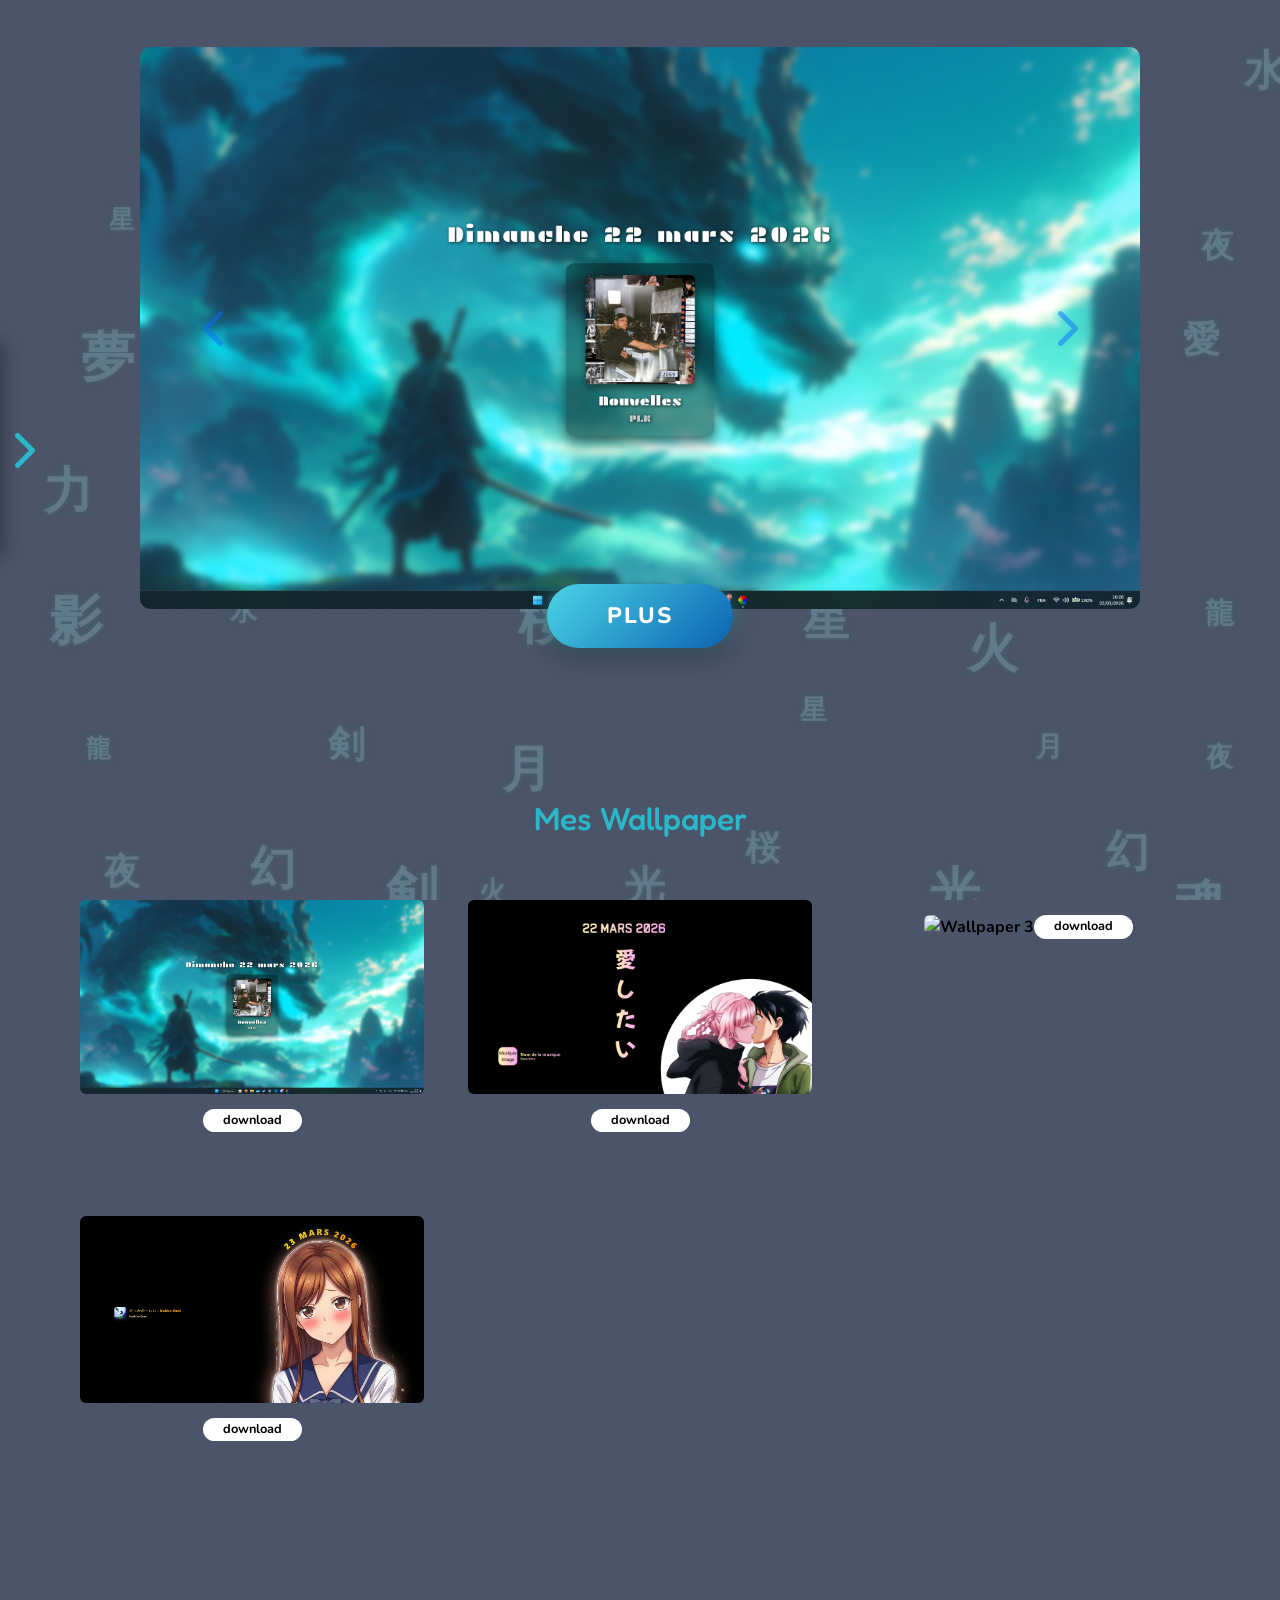
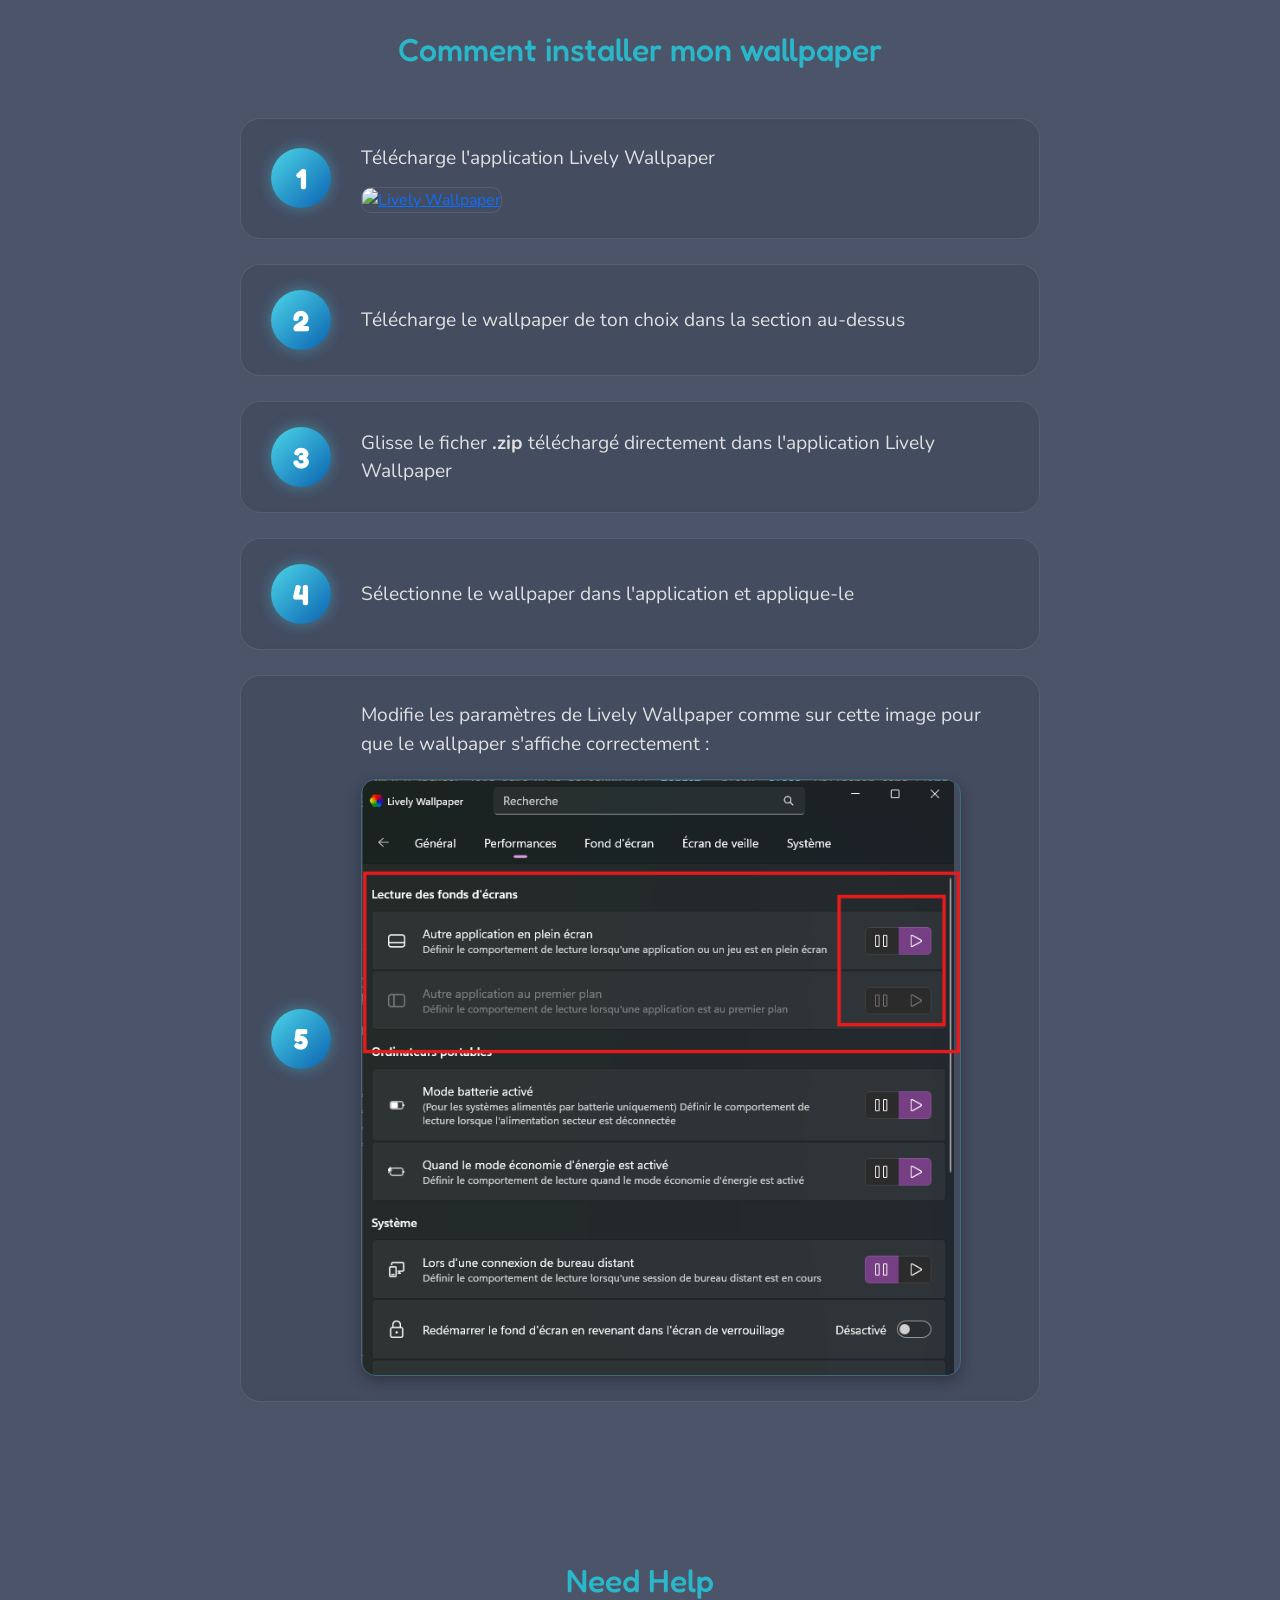
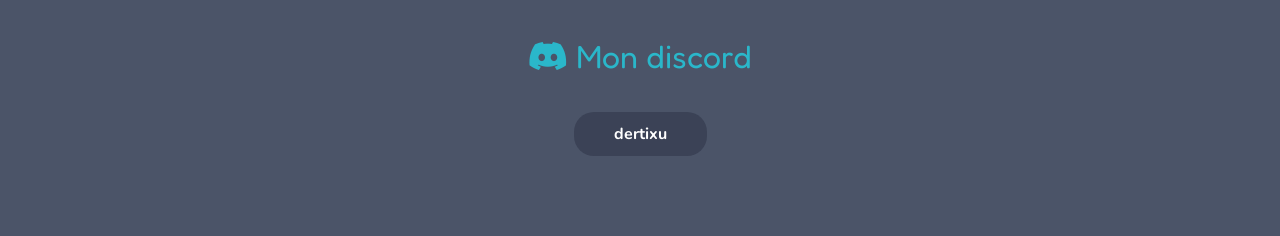
==== commit 3c2cd66e: "Commit 5.1 fix bug" ====
--- a/index.html
+++ b/index.html
@@ -88,7 +88,7 @@
             <div class="modern-step-card">
                 <div class="step-badge">5</div>
                 <div class="step-info">
-                    <p class="step-desc">Modifie les paramètres de Lively Wallpaper comme sur cette image pour optimiser les performances :</p>
+                    <p class="step-desc">Modifie les paramètres de Lively Wallpaper comme sur cette image pour que le wallpaper s'affiche correctement :</p>
                     <img src="images/capture.png" alt="Réglages Lively Wallpaper" class="step-img-large">
                 </div>
             </div>
--- a/style.css
+++ b/style.css
@@ -93,10 +93,9 @@
     width: 90%;
     max-width: 1000px;
     text-align: center;
-    color: black;
-    box-shadow: 0 15px 35px rgba(0,0,0,0.3);
-}
-
+    background: transparent; /* S'assure qu'il n'y a pas de fond */
+    box-shadow: none; /* <-- C'est ceci qui supprime le cadre fantôme */
+}
 .carousel-item-content { 
     width: 100%; 
     display: flex; 
@@ -113,8 +112,8 @@
     max-height: 65vh;
     object-fit: contain;
     border-radius: 8px;
-}
-
+    box-shadow: 0 10px 30px rgba(0,0,0,0.5); /* Ajoute l'ombre directement sur la photo */
+}
 .carousel-item h2 { color: black; font-size: 3rem; margin: 0; }
 
 /* --- Bouton PLUS Moderne --- */
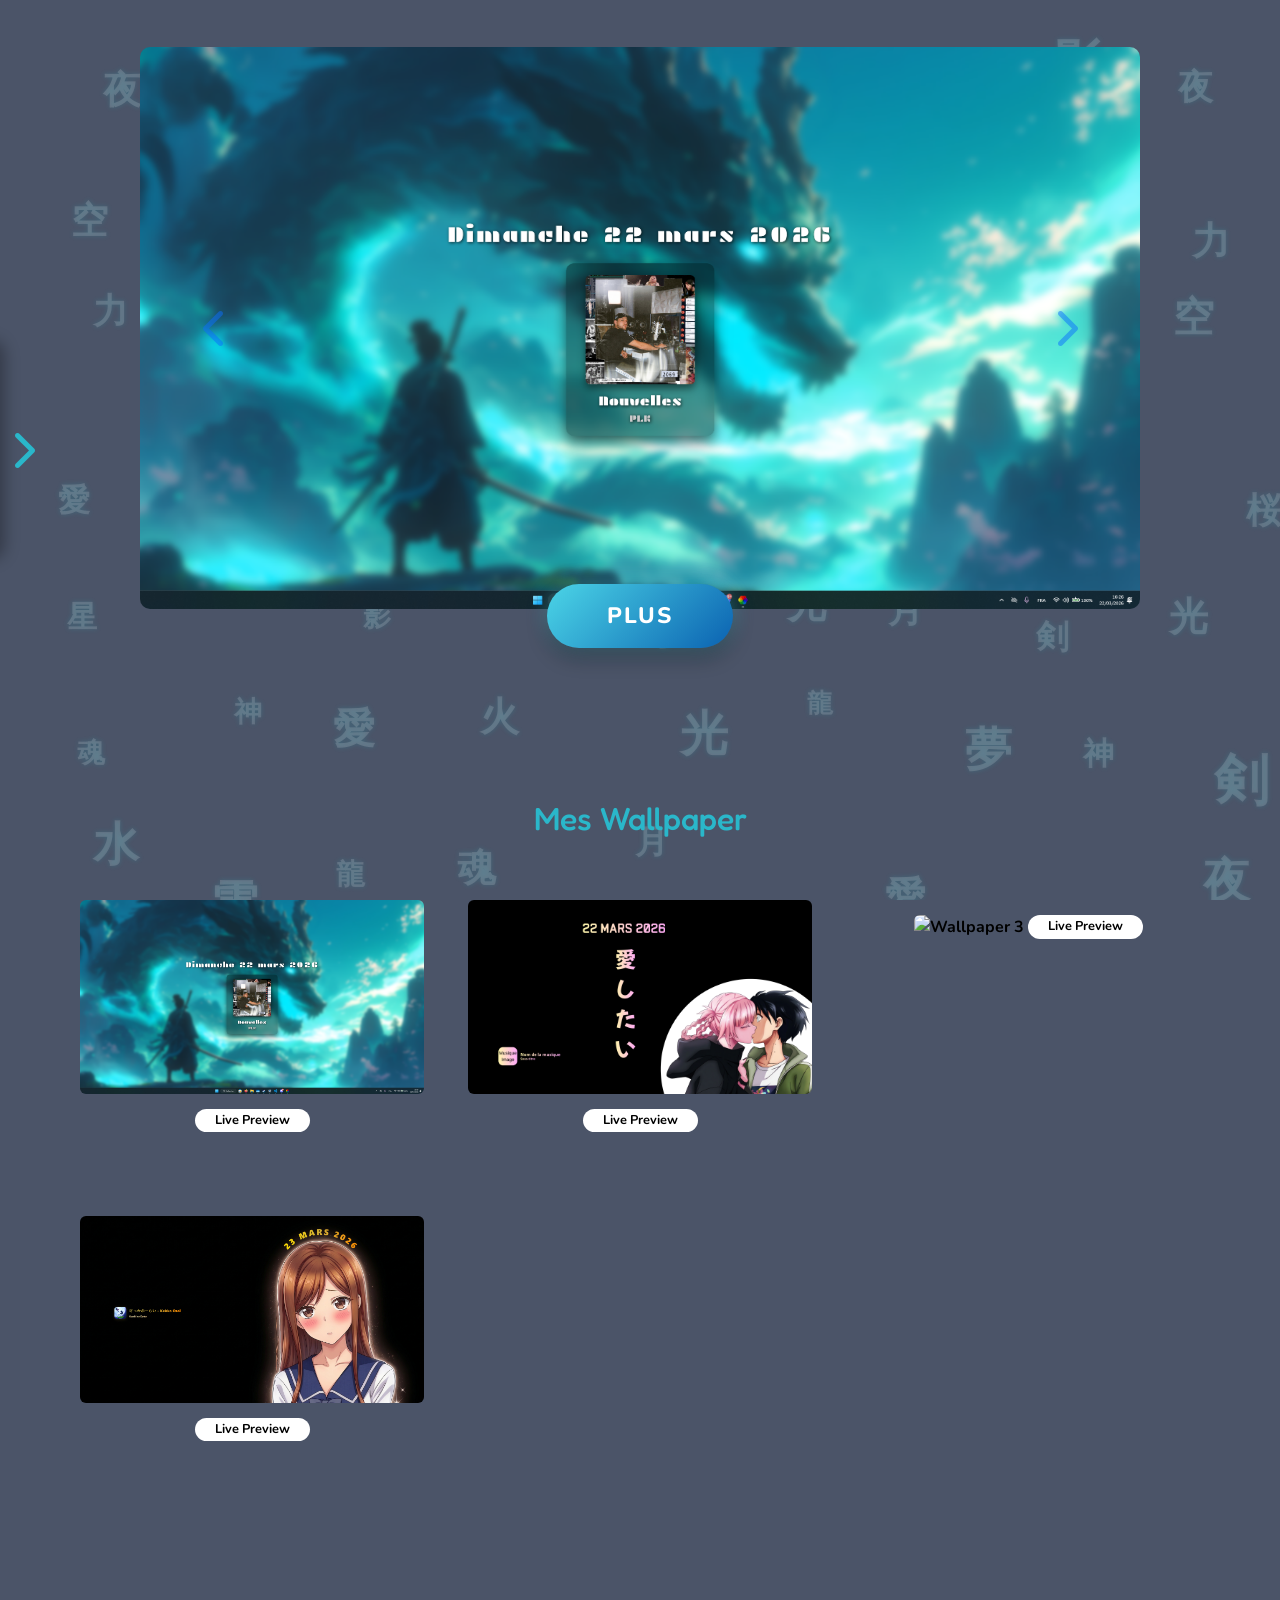
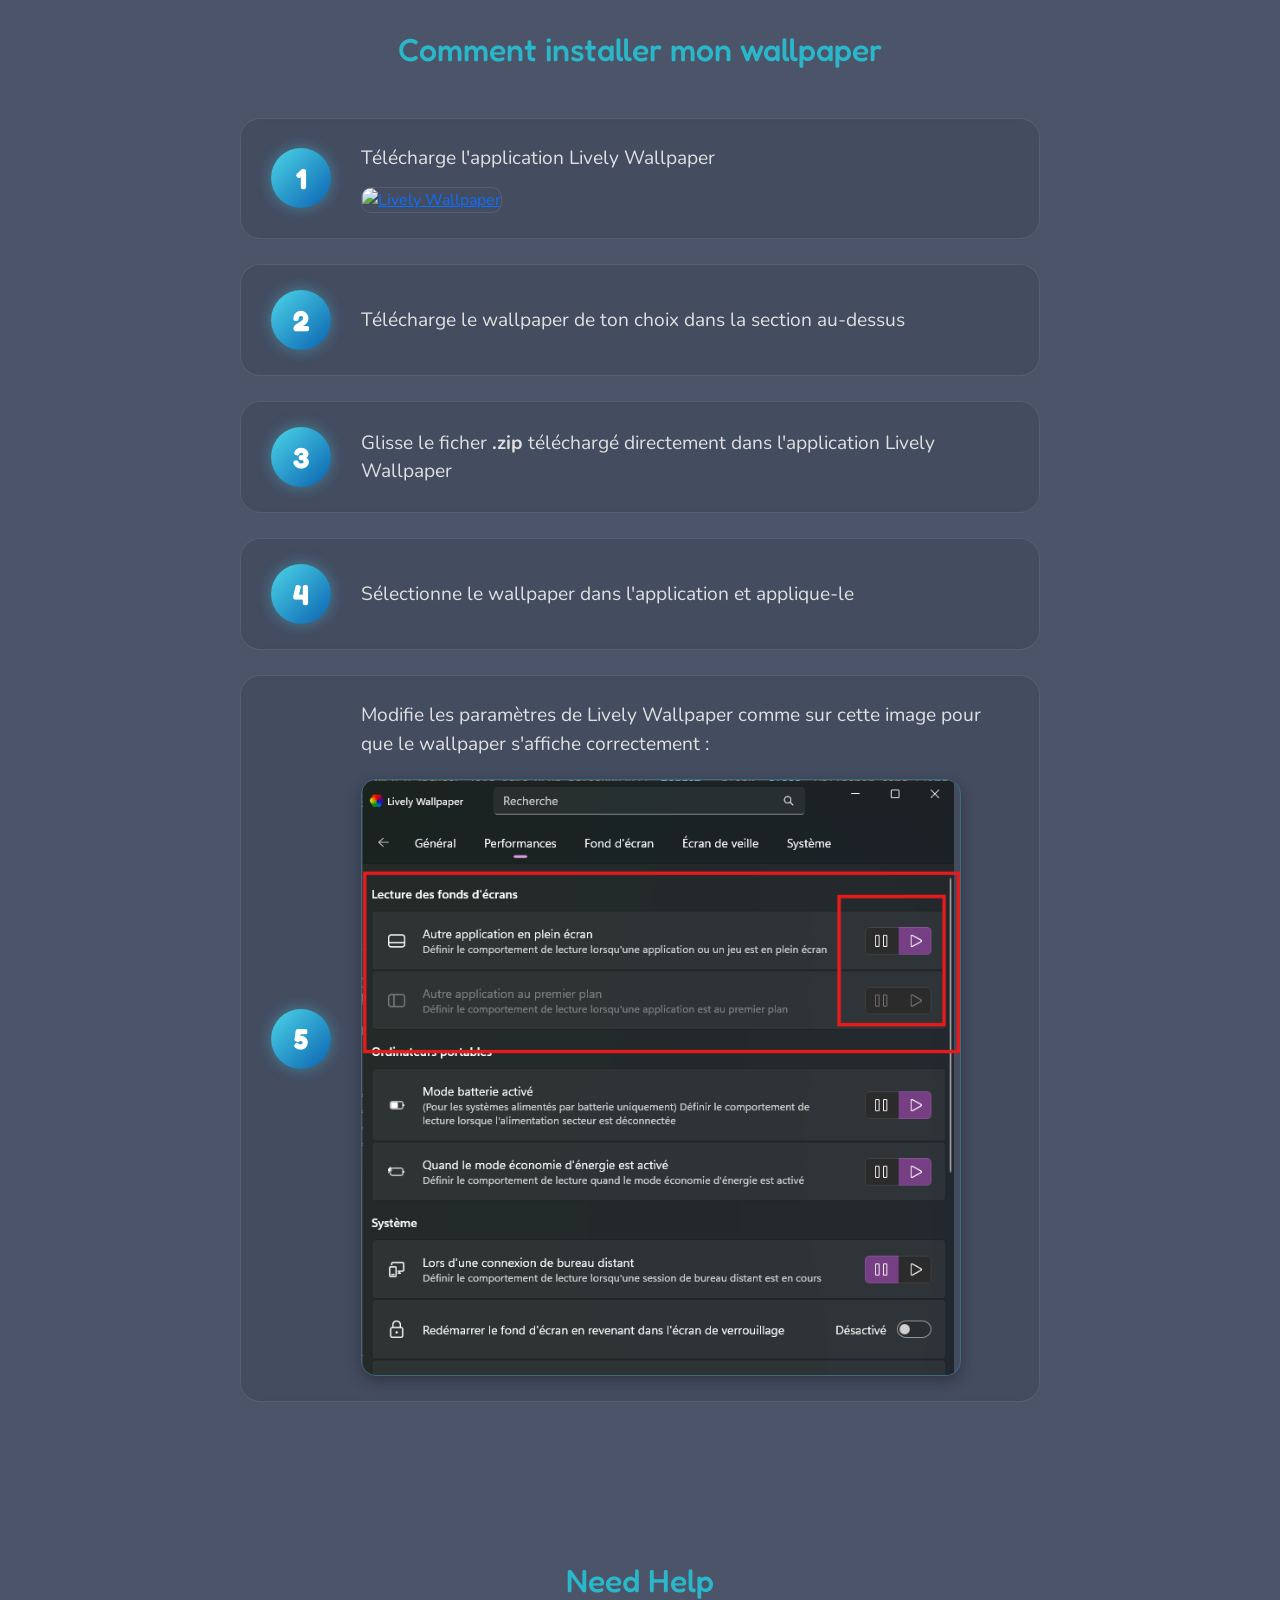
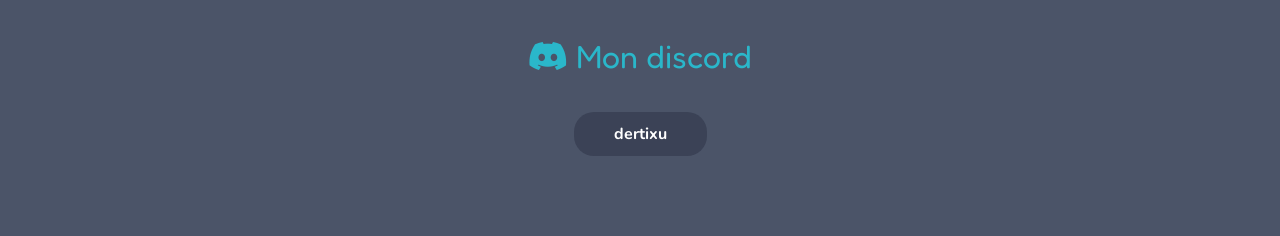
==== commit 59ba116d: "Commit 6 Amelioration de l'interface ajouts des prewiews" ====
--- a/index.html
+++ b/index.html
@@ -40,13 +40,38 @@
         <a href="#wallpapers" class="btn-plus">PLUS</a>
     </section>
 
-    <section id="wallpapers" class="container section-spacing">
+<section id="wallpapers" class="container section-spacing">
         <h2>Mes Wallpaper</h2>
         <div class="row row-cols-1 row-cols-md-3 g-4">
-            <div class="col"><a href="https://kdrive.infomaniak.com/app/share/1260175/9a2b34a8-786c-406b-bcff-00608cab4ac5" target="_blank" class="wallpaper-card"><img src="images/DragonWallpaper.png" alt="Wallpaper 1" class="img-fluid rounded"><div class="btn-download">download</div></a></div>
-            <div class="col"><a href="https://kdrive.infomaniak.com/app/share/1260175/7ae81020-b0d9-450a-af6b-df01ef56c821" target="_blank" class="wallpaper-card"><img src="images/CallOfTheNight.png" alt="Wallpaper 2" class="img-fluid rounded"><div class="btn-download">download</div></a></div>
-            <div class="col"><a href="https://kdrive.infomaniak.com/app/share/1260175/62bc9de6-3a4c-4c1c-969b-bd1ee8883023" target="_blank" class="wallpaper-card"><img src="images/KanaArimaWallpaper.png"  alt="Wallpaper 3" class="img-fluid rounded"><div class="btn-download">download</div></a></div>
-            <div class="col"><a href="https://kdrive.infomaniak.com/app/share/1260175/fc698fc0-6ad2-499b-b5c2-689f4a25948c" target="_blank" class="wallpaper-card"><img src="images/AyameWallpaper.png"  alt="Wallpaper 4" class="img-fluid rounded"><div class="btn-download">download</div></a></div>
+            
+            <div class="col">
+                <div class="wallpaper-card" style="cursor: pointer;" onclick="openPreview('DragonWallpaper/index.html', 'https://kdrive.infomaniak.com/app/share/1260175/9a2b34a8-786c-406b-bcff-00608cab4ac5')">
+                    <img src="images/DragonWallpaper.png" alt="Wallpaper 1" class="img-fluid rounded">
+                    <div class="btn-download">Live Preview</div>
+                </div>
+            </div>
+
+            <div class="col">
+                <div class="wallpaper-card" style="cursor: pointer;" onclick="openPreview('CallOfTheNightWallpaper/index.html', 'https://kdrive.infomaniak.com/app/share/1260175/7ae81020-b0d9-450a-af6b-df01ef56c821')">
+                    <img src="images/CallOfTheNight.png" alt="Wallpaper 2" class="img-fluid rounded">
+                    <div class="btn-download">Live Preview</div>
+                </div>
+            </div>
+
+            <div class="col">
+                <div class="wallpaper-card" style="cursor: pointer;" onclick="openPreview('KanaArimaWallpaper/index.html', 'https://kdrive.infomaniak.com/app/share/1260175/62bc9de6-3a4c-4c1c-969b-bd1ee8883023')">
+                    <img src="images/KanaArimaWallpaper.png" alt="Wallpaper 3" class="img-fluid rounded">
+                    <div class="btn-download">Live Preview</div>
+                </div>
+            </div>
+
+            <div class="col">
+                <div class="wallpaper-card" style="cursor: pointer;" onclick="openPreview('AyameWallpaper/index.html', 'https://kdrive.infomaniak.com/app/share/1260175/fc698fc0-6ad2-499b-b5c2-689f4a25948c')">
+                    <img src="images/AyameWallpaper.png" alt="Wallpaper 4" class="img-fluid rounded">
+                    <div class="btn-download">Live Preview</div>
+                </div>
+            </div>
+
         </div>
     </section>
 
@@ -104,7 +129,22 @@
             <div id="copyAlert" class="text-success mt-2" style="display: none;">Copié !</div>
         </div>
     </section>
-
+    
+    <div class="modal fade" id="previewModal" tabindex="-1" aria-hidden="true">
+        <div class="modal-dialog modal-xl modal-dialog-centered"> <div class="modal-content glass-modal">
+                <div class="modal-header border-0 pb-0">
+                    <h5 class="modal-title font-fredoka text-white">Live Preview</h5>
+                    <button type="button" class="btn-close btn-close-white" data-bs-dismiss="modal" aria-label="Close"></button>
+                </div>
+                <div class="modal-body p-3">
+                    <iframe id="previewIframe" src="" frameborder="0" allowfullscreen></iframe>
+                </div>
+                <div class="modal-footer border-0 justify-content-center pt-0">
+                    <a href="#" id="modalDownloadBtn" target="_blank" class="btn-plus" style="transform: translateY(0); margin-bottom: 10px;">Télécharger ce Wallpaper</a>
+                </div>
+            </div>
+        </div>
+    </div>
     <script src="https://cdn.jsdelivr.net/npm/bootstrap@5.3.2/dist/js/bootstrap.bundle.min.js"></script>
     <script src="script.js"></script>
 </body>
--- a/style.css
+++ b/style.css
@@ -296,3 +296,27 @@
     100% { transform: translateY(0) translateX(0) rotate(0deg); }
 }
 
+/* --- Modal Preview (Menu Glassmorphism) --- */
+.glass-modal {
+    background: rgba(30, 35, 45, 0.4) !important; /* Fond très transparent */
+    backdrop-filter: blur(20px); /* Flou intense */
+    border: 1px solid rgba(255, 255, 255, 0.2) !important;
+    border-radius: 20px;
+    box-shadow: 0 25px 50px rgba(0,0,0,0.5), inset 0 0 20px rgba(255, 255, 255, 0.05);
+}
+
+.font-fredoka {
+    font-family: 'Fredoka', sans-serif;
+    color: #2ab7ca;
+    font-size: 1.5rem;
+}
+
+#previewIframe {
+    width: 100%;
+    aspect-ratio: 16 / 9; /* Force le ratio exact de 3840x2160 (16:9) */
+    /* On supprime le height: 65vh; car le ratio calcule la hauteur tout seul ! */
+    border: none;
+    border-radius: 12px;
+    background-color: #1a1e26; 
+    box-shadow: 0 10px 30px rgba(0,0,0,0.5);
+}
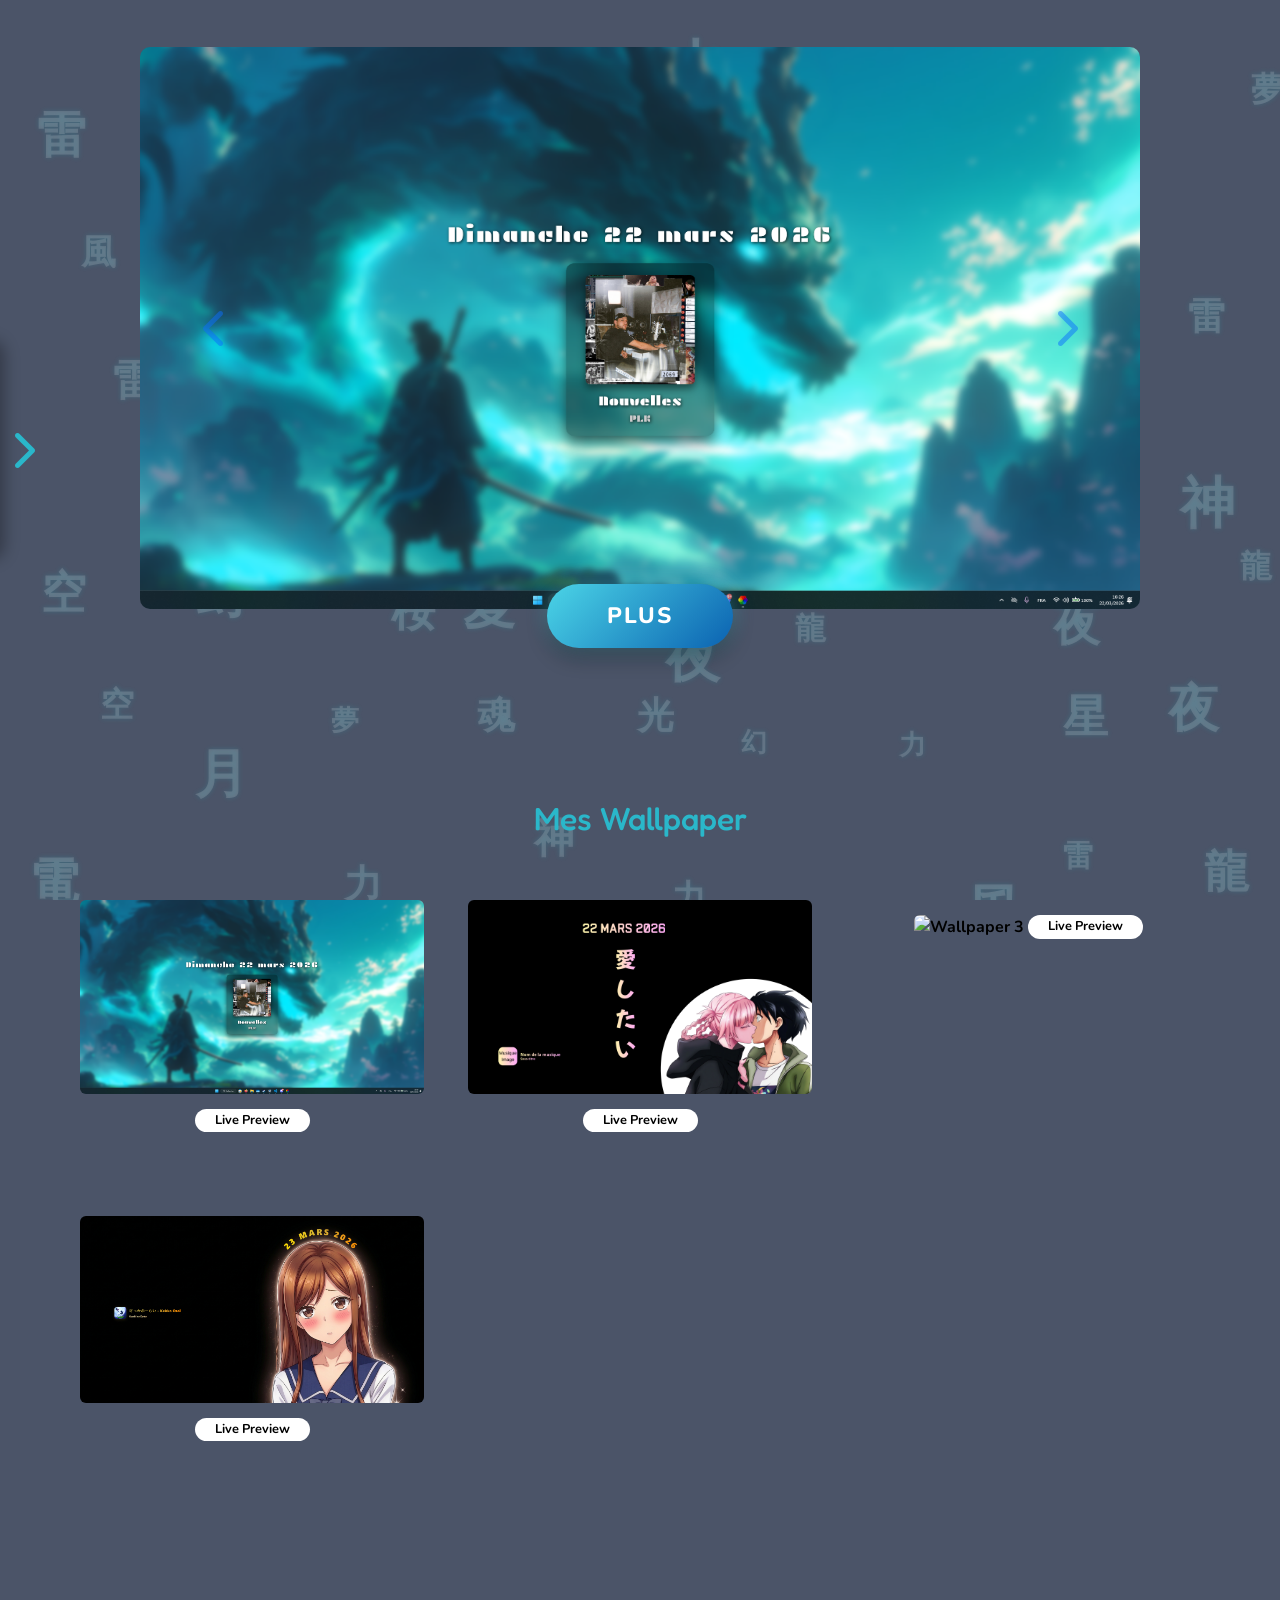
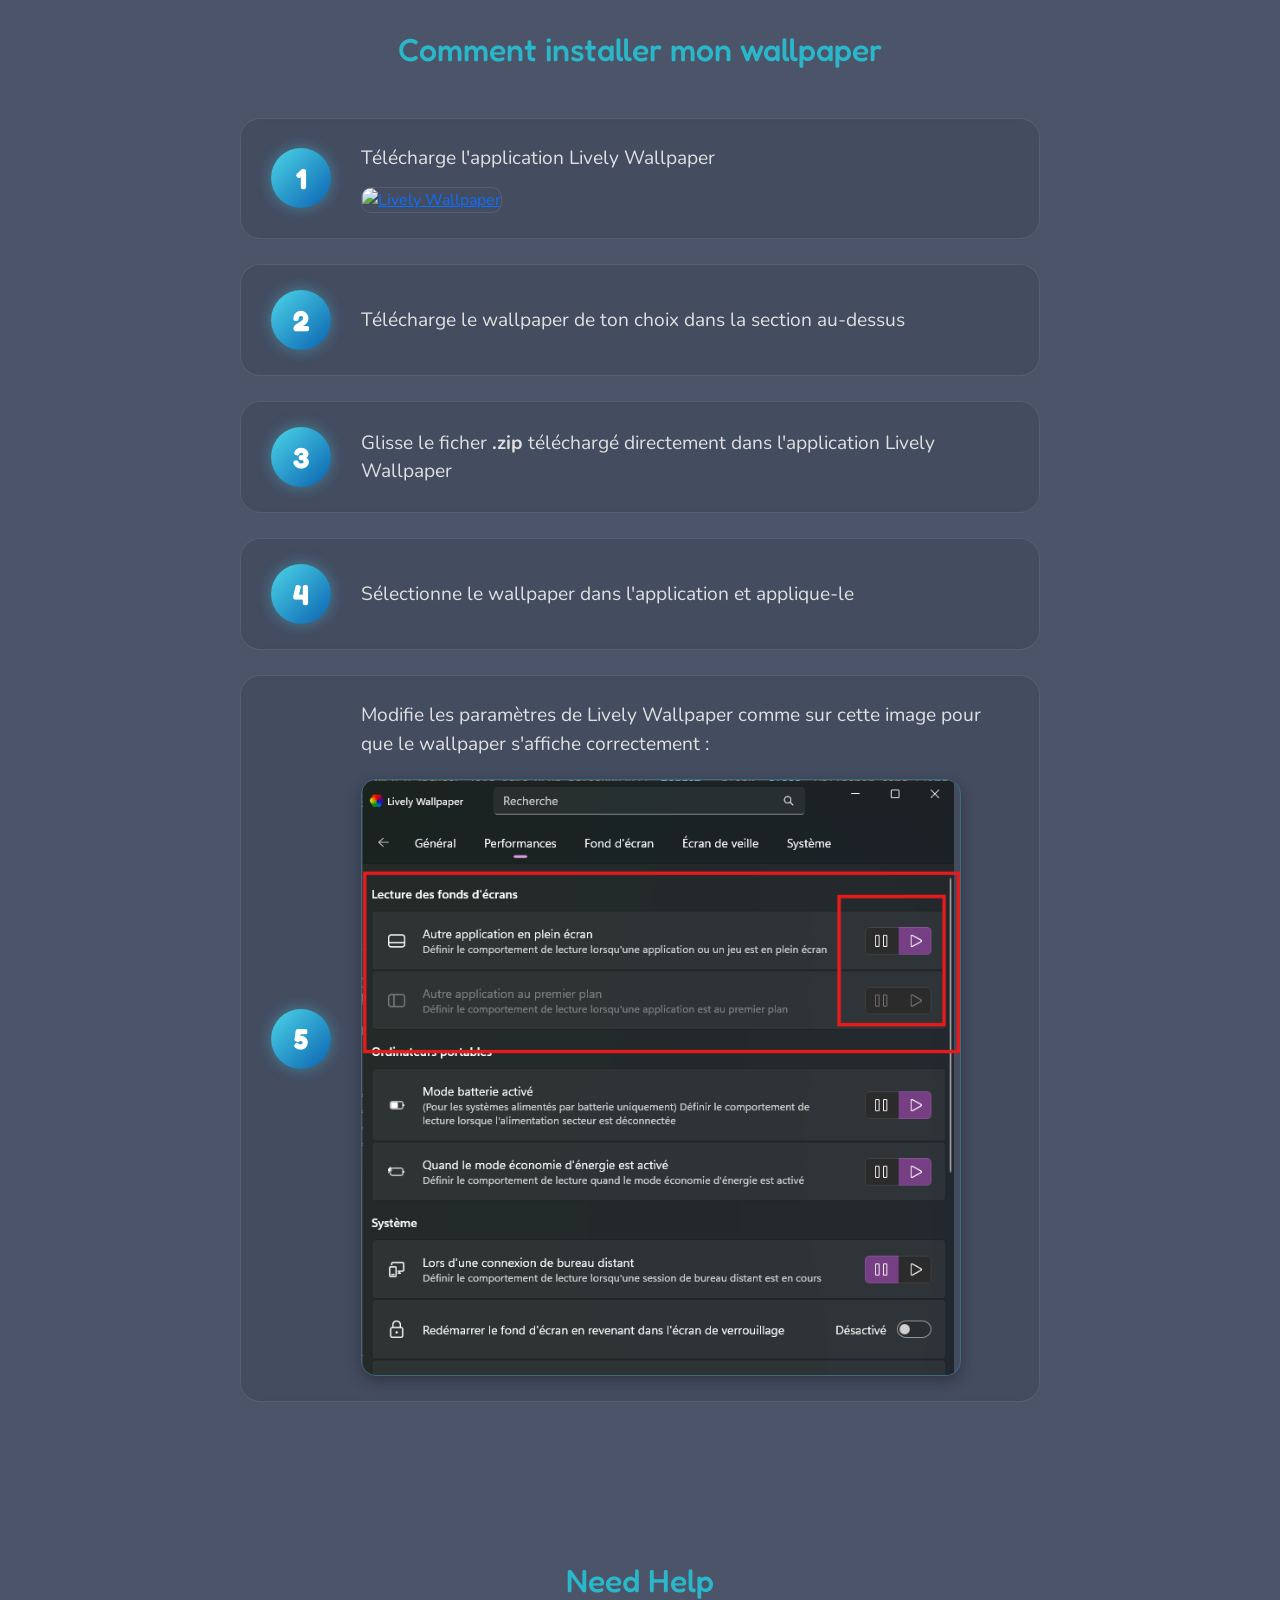
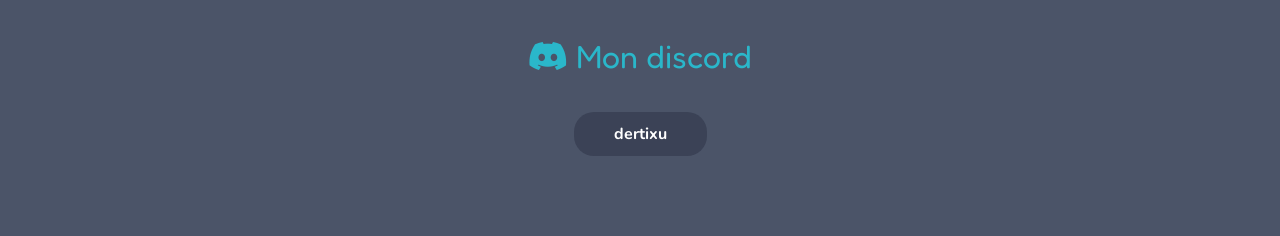
==== commit 2f44f839: "Commit 6.1 fix bug" ====
--- a/index.html
+++ b/index.html
@@ -30,7 +30,7 @@
         <div id="mainCarousel" class="carousel slide carousel-container" data-bs-ride="carousel">
             <div class="carousel-inner">
                 <div class="carousel-item active" data-bs-interval="4000"><div class="carousel-item-content"><img src="images/DragonWallpaper.png" alt="Wallpaper 1" class="img-fluid rounded"></div></div>
-                <div class="carousel-item" data-bs-interval="4000"><div class="carousel-item-content"><img src="images/CallOfTheNight.png" alt="Wallpaper 2" class="img-fluid rounded"></div></div>
+                <div class="carousel-item" data-bs-interval="4000"><div class="carousel-item-content"><img src="images/CallofTheNight.png" alt="Wallpaper 2" class="img-fluid rounded"></div></div>
                 <div class="carousel-item" data-bs-interval="4000"><div class="carousel-item-content"><img src="images/KanaArimaWallpaper.png"  alt="Wallpaper 3" class="img-fluid rounded"></div></div>
                 <div class="carousel-item" data-bs-interval="4000"><div class="carousel-item-content"><img src="images/AyameWallpaper.png"  alt="Wallpaper 4" class="img-fluid rounded"></div></div>
             </div>
@@ -129,7 +129,7 @@
             <div id="copyAlert" class="text-success mt-2" style="display: none;">Copié !</div>
         </div>
     </section>
-    
+
     <div class="modal fade" id="previewModal" tabindex="-1" aria-hidden="true">
         <div class="modal-dialog modal-xl modal-dialog-centered"> <div class="modal-content glass-modal">
                 <div class="modal-header border-0 pb-0">
